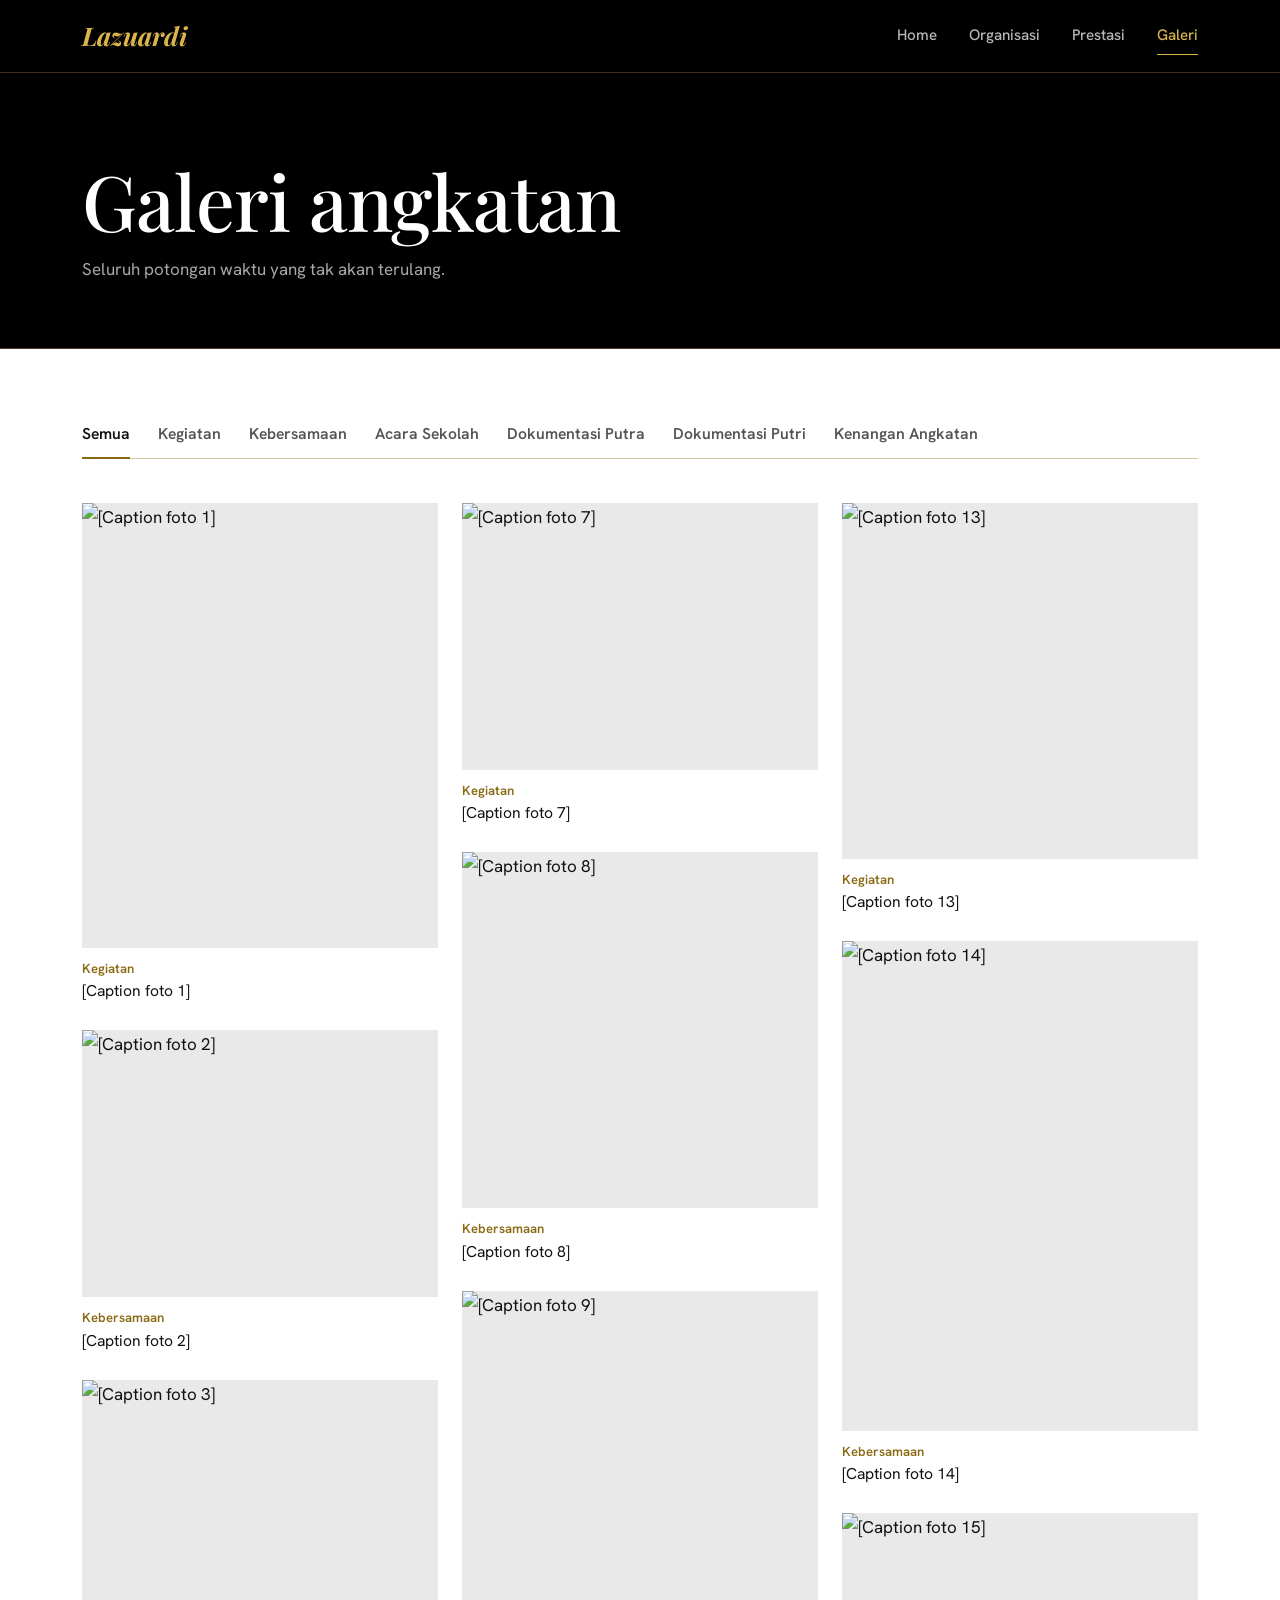
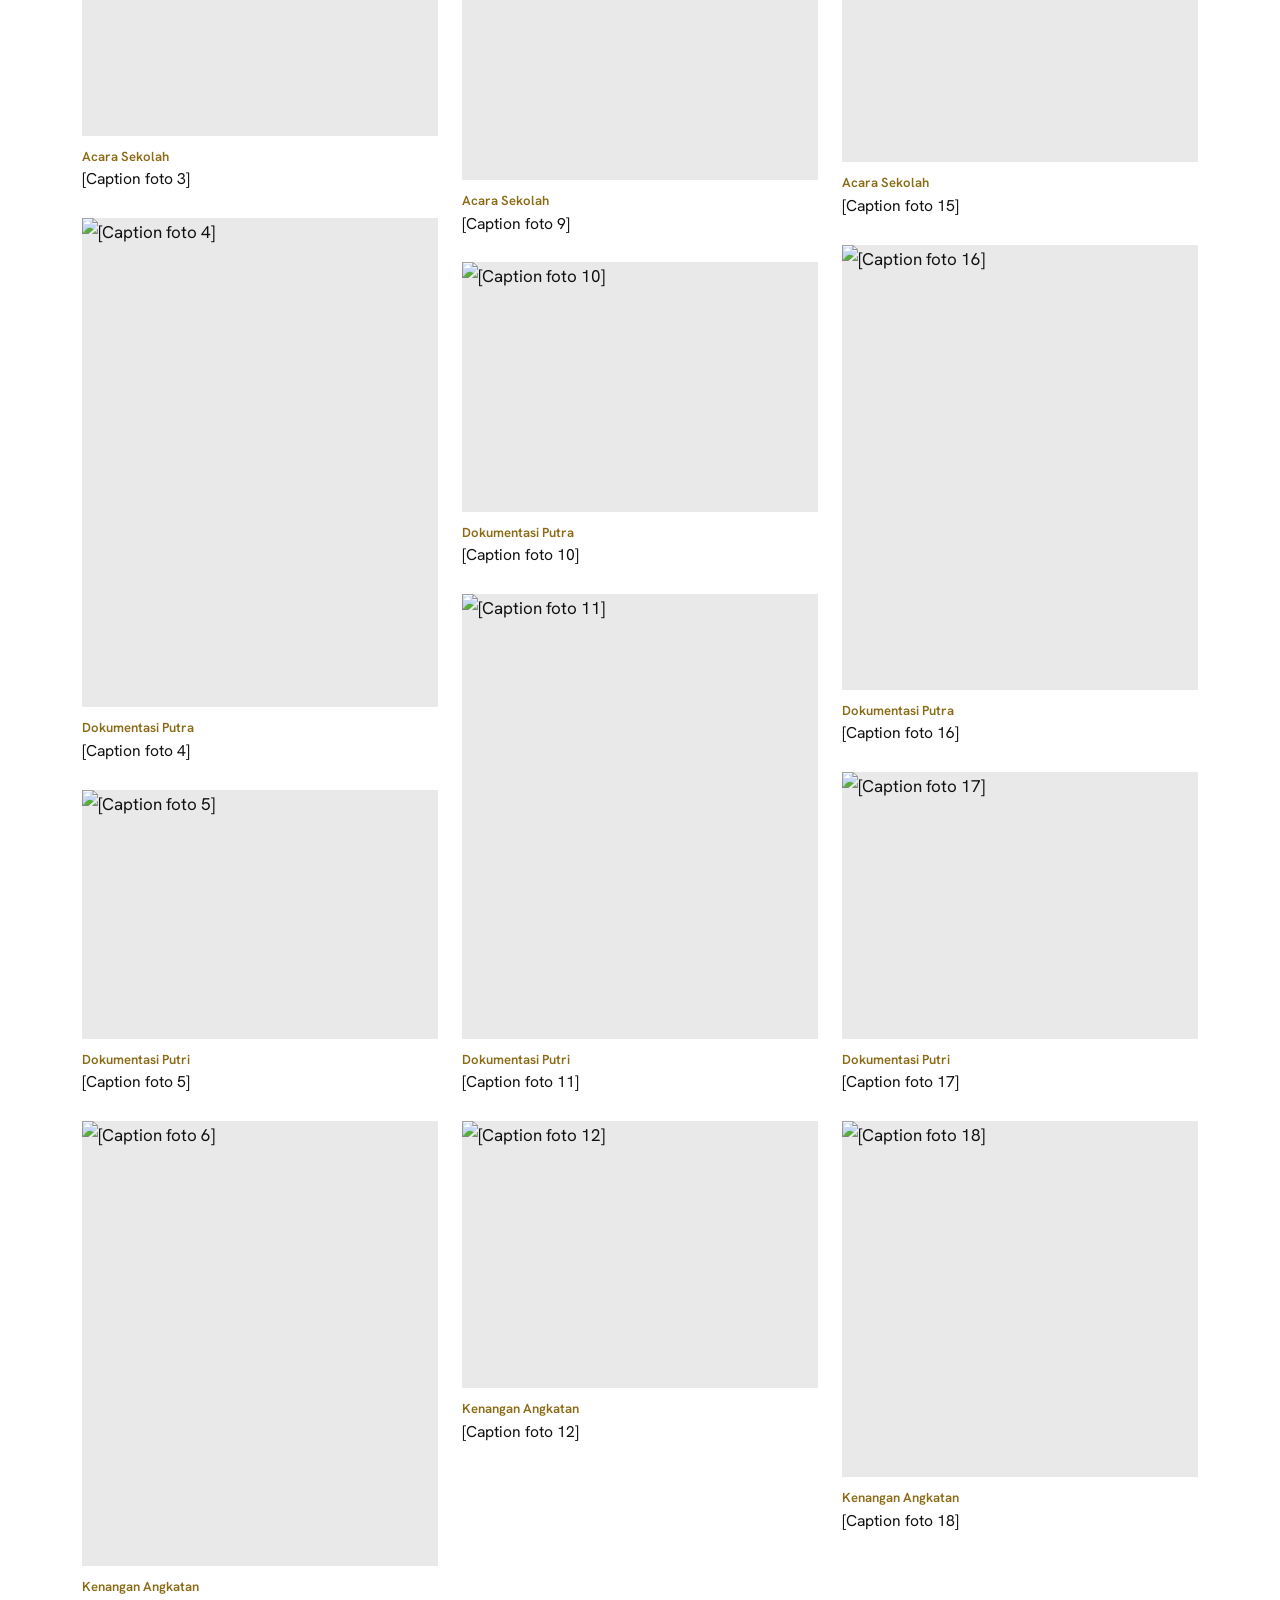
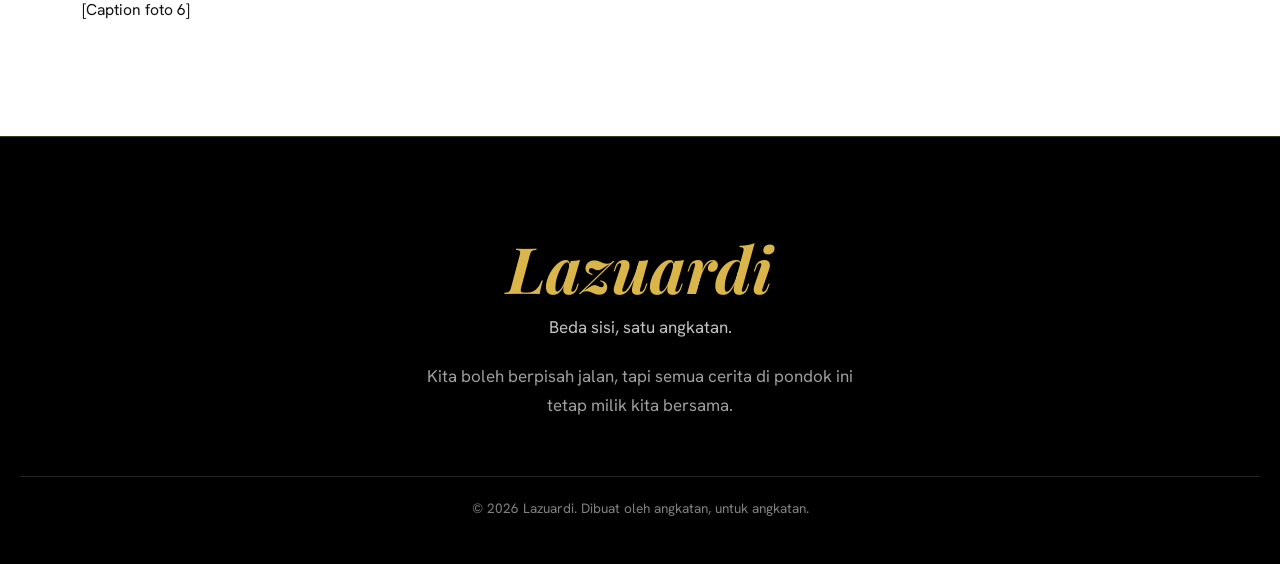
==== galeri.html @ 4d90f76a "push" ====
<!doctype html>
<html lang="id"><head><meta charset="UTF-8"><meta name="viewport" content="width=device-width,initial-scale=1"><meta name="theme-color" content="#000000"><title>Website Angkatan</title>
<link rel="preconnect" href="https://fonts.googleapis.com"><link rel="preconnect" href="https://fonts.gstatic.com" crossorigin>
<link href="https://fonts.googleapis.com/css2?family=Hanken+Grotesk:wght@400;500;600;700&family=Playfair+Display:ital,wght@0,500;0,600;1,600;1,700&display=swap" rel="stylesheet">
<link rel="stylesheet" href="css/style.css"></head>
<body data-page="galeri"><main>
<section class="phead tint"><div class="wrap"><h1>Galeri angkatan</h1><p class="intro">Seluruh potongan waktu yang tak akan terulang.</p></div></section>
<section class="sec light"><div class="wrap"><div class="chips" id="gChips"></div><div class="masonry" id="gGrid"></div></div></section>
</main>
<script src="js/data/img.js"></script><script src="js/data/angkatan.js"></script><script src="js/data/waliKelas.js"></script><script src="js/data/osis.js"></script><script src="js/data/santri.js"></script><script src="js/data/santriwati.js"></script><script src="js/data/prestasi.js"></script><script src="js/data/galeri.js"></script><script src="js/common.js"></script><script src="js/galeri.js"></script></body></html>
---- css/style.css ----
/* ==========================================================================
   HITAM, PUTIH, EMAS
   Section putih (.light) dan hitam (.tint) selang-seling.
   Ganti warna emas cukup di :root.
   ========================================================================== */

:root {
  --gold: #d9b54a;        /* emas di atas hitam / foto */
  --gold-deep: #8a6a14;   /* emas di atas putih (kontras cukup untuk teks) */
  --navy: #111;           /* warna teks di atas putih */
  --serif: 'Playfair Display', Georgia, 'Times New Roman', serif;
  --sans: 'Hanken Grotesk', system-ui, -apple-system, 'Segoe UI', sans-serif;
  --nav-h: 72px;
}

/* Tema per section: semua komponen membaca variabel ini */
.tint  { --bg: #000; --fg: #fff;        --mut: rgba(255,255,255,.66); --acc: var(--gold); --line: rgba(217,181,74,.32); }
.light { --bg: #fff; --fg: var(--navy); --mut: #555;                  --acc: var(--gold-deep); --line: rgba(138,106,20,.38); }

*, *::before, *::after { box-sizing: border-box; margin: 0; padding: 0; }

html { scroll-behavior: smooth; background: #000; }

body {
  font-family: var(--sans);
  font-size: 1.0625rem;
  line-height: 1.7;
  background: #fff;
  color: var(--navy);
  -webkit-font-smoothing: antialiased;
}

section { scroll-margin-top: var(--nav-h); }
img { display: block; max-width: 100%; }
button, input, select { font: inherit; color: inherit; }
button { cursor: pointer; border: 0; background: none; }
[hidden] { display: none !important; }

:where(a, button, input, select):focus-visible {
  outline: 2px solid var(--acc, var(--gold-deep));
  outline-offset: 3px;
}

h1, h2, h3, h4 { font-family: var(--serif); color: inherit; }
h2 {
  font-weight: 500;
  font-size: clamp(2.2rem, 5vw, 3.6rem);
  line-height: 1.08;
  letter-spacing: -.01em;
  margin-bottom: clamp(36px, 5vw, 56px);
}

.wrap { width: 100%; max-width: 1180px; margin: 0 auto; padding: 0 clamp(20px, 4vw, 32px); }
.sec  { background: var(--bg); color: var(--fg); padding: clamp(72px, 9vw, 120px) 0; }
.phead + .sec { padding-top: clamp(48px, 6vw, 72px); }
.center { text-align: center; }

/* Label kecil: hanya dipakai untuk judul blok di dalam konten (Filosofi nama, Divisi) */
.eyebrow { font-size: .9rem; font-weight: 600; color: var(--acc); margin-bottom: 8px; line-height: 1.3; }

.btn {
  display: inline-block;
  padding: 14px 30px;
  border: 1px solid var(--fg);
  border-radius: 999px;
  color: var(--fg);
  font-weight: 600;
  font-size: .95rem;
  text-decoration: none;
  transition: background .2s, color .2s, border-color .2s;
}
.btn.solid { background: var(--fg); color: var(--bg); }
.btn:hover, .btn.solid:hover { background: var(--acc); border-color: var(--acc); color: var(--bg); }

/* ==========================================================================
   Navbar
   ========================================================================== */

#nav {
  position: fixed; inset: 0 0 auto; z-index: 40;
  color: #fff;
  border-bottom: 1px solid transparent;
  transition: background .3s, border-color .3s, color .3s;
}
#nav.solid, #nav.open { background: #000; border-bottom-color: rgba(217,181,74,.28); }

.bar { height: var(--nav-h); display: flex; align-items: center; justify-content: space-between; }

.brand {
  font-family: var(--serif);
  font-style: italic;
  font-weight: 700;
  font-size: 1.6rem;
  color: var(--gold);
  text-decoration: none;
  transition: color .3s;
}

#menu { display: flex; gap: 32px; }
#menu a {
  color: rgba(255,255,255,.72);
  text-decoration: none;
  font-size: .95rem;
  font-weight: 500;
  padding: 6px 0;
  border-bottom: 1px solid transparent;
  transition: color .2s;
}
#menu a:hover { color: #fff; }
#menu a.on { color: var(--gold); border-bottom-color: var(--gold); }

#burger { display: none; font-size: 1.7rem; line-height: 1; padding: 6px; }

/* ==========================================================================
   Hero
   ========================================================================== */

.hero {
  position: relative;
  display: flex;
  min-height: 100vh; min-height: 100svh;
  background: #000;
  color: #fff;
  overflow: hidden;
}
#slides { position: absolute; inset: 0; }
#slides img {
  position: absolute; inset: 0;
  width: 100%; height: 100%;
  object-fit: cover;
  opacity: 0;
  transform: scale(1.14);
  transition: opacity 1.2s ease, transform 9s ease-out;
}
#slides img.on { opacity: 1; transform: scale(1); }
.shade { z-index: 1;
  position: absolute; inset: 0;
  background: linear-gradient(180deg, rgba(0,0,0,.7) 0%, rgba(0,0,0,.76) 60%, rgba(0,0,0,.94) 100%);
}

.hero-txt {
  position: relative; z-index: 2;
  width: 100%;
  margin: auto;
  padding: 120px 20px 120px;
  display: flex; flex-direction: column; align-items: center;
  text-align: center;
}

.badge {
  display: inline-flex; align-items: center; gap: 8px;
  padding: 6px 15px;
  border: 1px solid rgba(217,181,74,.45);
  background: rgba(217,181,74,.1);
  border-radius: 999px;
  color: var(--gold);
  font-size: .7rem; font-weight: 700;
  letter-spacing: .13em; text-transform: uppercase;
  max-width: 100%; text-align: center; line-height: 1.4;
}
.badge::before { content: ""; width: 5px; height: 5px; border-radius: 50%; background: var(--gold); }

.hero h1 {
  font-style: italic; font-weight: 700;
  font-size: clamp(3.6rem, 11vw, 7.6rem);
  line-height: 1.06;
  letter-spacing: -.01em;
  color: var(--gold);
  margin: .2em 0 .18em;
}

.tag {
  max-width: 36ch;
  color: rgba(255,255,255,.74);
  font-size: clamp(.92rem, 1.6vw, 1.05rem);
  line-height: 1.7;
}

.social { display: flex; gap: 12px; margin-top: 30px; }
.social a {
  display: grid; place-items: center;
  width: 40px; height: 40px;
  border: 1px solid rgba(255,255,255,.3);
  border-radius: 50%;
  color: #fff;
  transition: color .2s, border-color .2s;
}
.social a:hover { color: var(--gold); border-color: var(--gold); }
.social svg { width: 17px; height: 17px; }

.hstats {
  display: grid; grid-template-columns: repeat(3, minmax(0, 1fr));
  width: min(520px, 100%);
  margin-top: 48px;
  border-top: 1px solid rgba(255,255,255,.16);
  border-bottom: 1px solid rgba(255,255,255,.16);
}
.hstats div { padding: 18px 8px; }
.hstats div + div { border-left: 1px solid rgba(255,255,255,.16); }
.hstats b {
  display: block;
  font-family: var(--serif); font-weight: 600;
  font-size: clamp(1.4rem, 3vw, 1.8rem); line-height: 1.1;
  color: var(--gold);
}
.hstats span {
  display: block; margin-top: 6px;
  font-size: .7rem; letter-spacing: .14em; text-transform: uppercase;
  color: rgba(255,255,255,.62);
}

.scroll {
  position: absolute; bottom: 22px; left: 50%; transform: translateX(-50%); z-index: 2;
  display: flex; flex-direction: column; align-items: center; gap: 10px;
  color: rgba(255,255,255,.55);
  font-size: .68rem; letter-spacing: .2em; text-transform: uppercase;
  text-decoration: none;
}
.scroll::after { content: ""; width: 1px; height: 28px; background: rgba(255,255,255,.4); }

.dots { position: absolute; right: clamp(16px, 3vw, 32px); bottom: 24px; z-index: 3; display: flex; }
.dots button { position: relative; width: 30px; height: 24px; }
.dots button::before {
  content: ""; position: absolute; left: 3px; right: 3px; top: 11px; height: 2px;
  background: rgba(255,255,255,.35);
  transition: background .3s;
}
.dots button.on::before { background: var(--gold); }

/* Satu momen animasi: pembukaan hero */
@keyframes rise { from { opacity: 0; transform: translateY(16px); } to { opacity: 1; transform: none; } }
.hero-txt > * { animation: rise 1s cubic-bezier(.2,.7,.2,1) both; }
.hero-txt > :nth-child(2) { animation-delay: .12s; }
.hero-txt > :nth-child(3) { animation-delay: .26s; }
.hero-txt > :nth-child(4) { animation-delay: .38s; }
.hero-txt > :nth-child(5) { animation-delay: .5s; }

/* ==========================================================================
   Gerak
   ========================================================================== */

#progress { position: fixed; top: 0; left: 0; z-index: 60; width: 100%; height: 2px; background: var(--gold); transform-origin: left; transform: scaleX(0); }

#dust { position: absolute; inset: 0; z-index: 1; width: 100%; height: 100%; pointer-events: none; }

/* Judul hero: huruf muncul satu per satu, lalu bernapas */
.hero-txt > h1 { animation: glow 6s ease-in-out 2.2s infinite; }
.ch { display: inline-block; white-space: pre; animation: letter 1.1s cubic-bezier(.2,.7,.2,1) both; animation-delay: calc(.3s + var(--i) * .07s); }
@keyframes letter { from { opacity: 0; transform: translateY(.5em) rotate(5deg); filter: blur(8px); } to { opacity: 1; transform: none; filter: none; } }
@keyframes glow { 0%, 100% { text-shadow: 0 0 30px rgba(217,181,74,.12); } 50% { text-shadow: 0 0 70px rgba(217,181,74,.5); } }
@keyframes pulse { 0% { box-shadow: 0 0 0 0 rgba(217,181,74,.55); } 70%, 100% { box-shadow: 0 0 0 12px rgba(217,181,74,0); } }

/* Pita emas berjalan */
.marquee { background: var(--gold); color: #000; overflow: hidden; white-space: nowrap; padding: 16px 0; }
.marquee .track { display: inline-flex; animation: slide 42s linear infinite; will-change: transform; }
.marquee:hover .track { animation-play-state: paused; }
.marquee span { display: inline-flex; align-items: center; gap: 48px; padding-right: 48px; font-family: var(--serif); font-style: italic; font-weight: 700; font-size: clamp(1.4rem, 3vw, 2.1rem); line-height: 1.2; }
.marquee span::after { content: ""; width: 9px; height: 9px; background: #000; transform: rotate(45deg); }
@keyframes slide { to { transform: translateX(-50%); } }

/* Muncul saat di-scroll: teks naik, foto dibuka seperti tirai */
.js .rv { opacity: 0; transform: translateY(28px); transition: opacity .9s cubic-bezier(.2,.7,.2,1), transform .9s cubic-bezier(.2,.7,.2,1); }
.js .rv.in { opacity: 1; transform: none; }
.js .about-img.rv { opacity: 1; transform: none; }
.js .about-img.rv img { clip-path: inset(0 0 100% 0); transition: clip-path 1.2s cubic-bezier(.7,0,.2,1); }
.js .about-img.rv img:last-child { transition-delay: .3s; }
.js .about-img.rv.in img { clip-path: inset(0); }
.js .about-img.rv::before { opacity: 0; transition: opacity 1s .9s; }
.js .about-img.rv.in::before { opacity: 1; }
.timeline > div:nth-child(2) { transition-delay: .12s; }
.timeline > div:nth-child(3) { transition-delay: .24s; }
.timeline > div:nth-child(4) { transition-delay: .36s; }
.lb.on figure { animation: pop .4s cubic-bezier(.2,.7,.2,1); }
@keyframes pop { from { opacity: 0; transform: scale(.96); } to { opacity: 1; transform: none; } }

/* ==========================================================================
   Tentang
   ========================================================================== */

.about {
  display: grid;
  grid-template-columns: 5fr 6fr;
  gap: clamp(40px, 7vw, 96px);
  align-items: center;
}

.about-img { position: relative; padding: 0 0 72px; }
.about-img::before {            /* bingkai emas bergeser di belakang foto */
  content: "";
  position: absolute; left: 0; top: 24px;
  width: 82%; aspect-ratio: 4 / 5;
  border: 1px solid var(--acc);
}
.about-img img { position: relative; object-fit: cover; background: #e9e9e9; }
.about-img img:first-child { width: 82%; margin-left: 24px; aspect-ratio: 4 / 5; }
.about-img img:last-child {
  position: absolute; right: 0; bottom: 0;
  width: 52%; aspect-ratio: 4 / 3;
  border: 8px solid #fff;
}

#cerita p { color: var(--mut); max-width: 58ch; margin-bottom: 1.1rem; line-height: 1.8; }

/* Perjalanan: ini memang urutan waktu, jadi dibuat garis waktu */
.timeline { display: grid; grid-template-columns: repeat(4, 1fr); gap: 40px; }
.timeline > div { position: relative; padding-top: 28px; }
.timeline > div::after {
  content: ""; position: absolute; top: 0; left: 0; right: 0; height: 1px; background: var(--line);
  transform-origin: left; transform: scaleX(0); transition: transform 1.1s cubic-bezier(.6,0,.2,1) .15s;
}
.timeline > div.in::after { transform: scaleX(1); }
.timeline > div::before {
  content: ""; position: absolute; top: -5px; left: 0;
  width: 9px; height: 9px; border-radius: 50%; background: var(--acc);
  animation: pulse 2.8s ease-out infinite;
}
.timeline b { display: block; font-family: var(--serif); font-weight: 500; font-size: 2.4rem; line-height: 1; color: var(--acc); }
.timeline h4 { font-family: var(--sans); font-weight: 600; font-size: 1.05rem; margin: 16px 0 6px; }
.timeline p { color: var(--mut); font-size: .95rem; line-height: 1.65; max-width: 30ch; }


/* ==========================================================================
   Kartu orang: wali kelas, anggota, prestasi (tanpa kotak, foto yang bicara)
   ========================================================================== */

.grid3 { display: grid; grid-template-columns: repeat(3, 1fr); gap: 56px 40px; }
.grid6 { display: grid; grid-template-columns: repeat(auto-fill, minmax(170px, 1fr)); gap: 36px 20px; }

.card .ph { position: relative; overflow: hidden; background: #e9e9e9; }
.card .ph img { width: 100%; aspect-ratio: 4 / 5; object-fit: cover; transition: transform .8s cubic-bezier(.2,.7,.2,1), filter .35s; }
.card:hover .ph img { transform: scale(1.05); }
.card h3 { font-size: 1.5rem; font-weight: 600; line-height: 1.2; margin-top: 18px; }
.card small { display: block; color: var(--acc); font-weight: 600; font-size: .92rem; margin: 4px 0 10px; }
.card p { color: var(--mut); font-size: .98rem; line-height: 1.7; max-width: 42ch; }

/* Anggota: hitam-putih, berwarna saat disentuh */
.mem .ph { aspect-ratio: 3 / 4; background: #1a1a1a; }
.mem .ph img { aspect-ratio: auto; height: 100%; filter: grayscale(1) contrast(1.05); }
.mem:hover .ph img { filter: none; }
.mem h3 { font-family: var(--sans); font-size: .98rem; font-weight: 600; margin-top: 12px; }
.mem small { font-size: .85rem; font-weight: 500; margin: 2px 0 0; }
@media (hover: none) { .mem .ph img { filter: none; } }

.pc { height: 100%; }
.pc .ph img { aspect-ratio: 4 / 3; }
.pc .cat { position: absolute; left: 0; bottom: 0; padding: 5px 12px; background: #000; color: var(--gold); font-size: .8rem; font-weight: 600; }
.pc .in { padding-top: 20px; }
.pc .yr { font-family: var(--serif); font-size: 1.3rem; color: var(--acc); line-height: 1; }
.pc h3 { margin-top: 8px; }
.pc small { color: var(--mut); font-weight: 500; }

/* Filter: tab bergaris, bukan pil */
.tabs { display: flex; gap: 28px; }
.chips { display: flex; flex-wrap: wrap; gap: 8px 28px; margin-bottom: 44px; border-bottom: 1px solid var(--line); }
.tabs button, .chips button {
  padding: 0 0 10px;
  color: var(--mut); font-weight: 600; font-size: .98rem;
  border-bottom: 2px solid transparent;
  transition: color .2s, border-color .2s;
}
.chips button { margin-bottom: -1px; }
.tabs button:hover, .chips button:hover { color: var(--fg); }
.tabs button.on, .chips button.on { color: var(--fg); border-bottom-color: var(--acc); }

.tools { display: flex; justify-content: space-between; align-items: flex-end; flex-wrap: wrap; gap: 24px; margin-bottom: 28px; }
.find { display: flex; gap: 20px; }
.find input, .find select {
  background: transparent; border: 0; border-radius: 0;
  border-bottom: 1px solid var(--line);
  padding: 8px 2px; font-size: .95rem; outline: 0;
}
.find input { width: 220px; }
.find input::placeholder { color: var(--mut); }
.find input:focus, .find select:focus { border-bottom-color: var(--acc); }
.find option { background: #000; color: #fff; }
.count { color: var(--mut); font-size: .9rem; margin-bottom: 28px; }

.empty { grid-column: 1 / -1; padding: 64px 20px; text-align: center; border: 1px dashed var(--line); }
.empty h3 { font-size: 1.5rem; font-weight: 500; }
.empty p { color: var(--mut); margin-top: 6px; }

/* ==========================================================================
   Organisasi
   ========================================================================== */

.pick { display: grid; grid-template-columns: 1fr 1fr; gap: 28px; max-width: 920px; margin: 0 auto; }
.pk { position: relative; display: block; width: 100%; padding: 0; overflow: hidden; background: #000; text-align: left; }
.pk img { width: 100%; aspect-ratio: 4 / 5; object-fit: cover; filter: grayscale(1) brightness(.8); transition: filter .5s; }
.pk:hover img { filter: none; }
.pk::after { content: ""; position: absolute; inset: 45% 0 0; background: linear-gradient(transparent, rgba(0,0,0,.9)); pointer-events: none; }
.pk-ov { position: absolute; z-index: 2; inset: auto 24px 24px; display: flex; align-items: baseline; justify-content: space-between; gap: 16px; color: #fff; }
.pk-ov h3 { font-size: clamp(1.8rem, 4vw, 2.6rem); font-weight: 500; }
.pk-ov span { color: var(--gold); font-size: .95rem; font-weight: 600; }
@media (hover: none) { .pk img { filter: brightness(.85); } }

.back { margin-bottom: 28px; padding-bottom: 2px; color: var(--acc); font-weight: 600; border-bottom: 1px solid var(--line); }
#detail h2 { margin-bottom: 12px; }
.dd { max-width: 52ch; margin: 0 auto 56px; color: var(--mut); text-align: center; }

.org { max-width: 1040px; margin: 0 auto; }
.org .row { display: flex; flex-wrap: wrap; justify-content: center; gap: 28px 24px; }
.org .line { width: 1px; height: 36px; margin: 14px auto; background: var(--acc); }
.n { width: 168px; text-align: center; }
.n.big { width: 196px; }
.n img { width: 100%; aspect-ratio: 4 / 5; object-fit: cover; filter: grayscale(1); transition: filter .35s; }
.n:hover img { filter: none; }
.n h4 { margin-top: 12px; font-size: 1.05rem; font-weight: 600; line-height: 1.25; }
.n small { display: block; margin-top: 2px; color: var(--acc); font-size: .85rem; font-weight: 500; }
.org .div { margin-top: 14px; padding: 28px 20px 36px; border: 1px solid var(--line); }
.org .div .eyebrow { text-align: center; margin-bottom: 24px; }
@media (hover: none) { .n img { filter: none; } }

/* ==========================================================================
   Galeri + lightbox
   ========================================================================== */

.masonry { columns: 3; column-gap: 24px; }
.g { display: block; width: 100%; margin: 0 0 28px; padding: 0; text-align: left; break-inside: avoid; cursor: zoom-in; color: var(--fg); }
.gi { display: block; overflow: hidden; background: #e9e9e9; }
.g img { width: 100%; object-fit: cover; transition: transform .9s cubic-bezier(.2,.7,.2,1); }
.g:hover .gi img { transform: scale(1.06); }
.g .ov { display: block; padding-top: 10px; }
.ov small { display: block; color: var(--acc); font-size: .82rem; font-weight: 600; }
.ov span { display: block; font-size: .98rem; line-height: 1.4; }
.g:hover .ov span { text-decoration: underline; text-decoration-color: var(--acc); text-underline-offset: 4px; }
.sec .center { margin-top: 48px; }

.lb { position: fixed; inset: 0; z-index: 60; display: none; align-items: center; justify-content: center; padding: 20px; background: rgba(0,0,0,.96); color: #fff; }
.lb.on { display: flex; }
.lb figure { max-width: 900px; text-align: center; }
.lb img { max-height: 78vh; margin: 0 auto; object-fit: contain; }
.lb figcaption { margin-top: 14px; font-size: 1.05rem; }
.lb figcaption small { display: block; margin-top: 4px; color: var(--gold); font-size: .85rem; }
#lbX { position: absolute; top: 20px; right: 24px; font-size: 1.8rem; line-height: 1; color: #fff; }
.arrow {
  position: absolute; top: 50%; transform: translateY(-50%); z-index: 3;
  width: 48px; height: 48px; border: 1px solid rgba(255,255,255,.3); border-radius: 50%;
  color: #fff; font-size: 1.6rem; line-height: 1;
  transition: border-color .2s, color .2s;
}
.arrow:hover { border-color: var(--gold); color: var(--gold); }
.arrow.l { left: 24px; }
.arrow.r { right: 24px; }

/* ==========================================================================
   Judul sub-halaman & footer
   ========================================================================== */

.phead {
  background: var(--bg); color: var(--fg);
  padding: calc(var(--nav-h) + clamp(48px, 8vw, 88px)) 0 clamp(40px, 6vw, 64px);
  border-bottom: 1px solid var(--line);
}
.phead h1 { font-weight: 500; font-size: clamp(2.6rem, 6.5vw, 4.8rem); line-height: 1.05; letter-spacing: -.01em; }
.phead .intro { margin-top: 14px; color: var(--mut); }

footer { background: #000; color: #fff; text-align: center; padding: 96px 20px 44px; border-top: 1px solid rgba(217,181,74,.3); }
footer h3 { font-style: italic; font-weight: 700; font-size: clamp(2.4rem, 6vw, 4rem); line-height: 1.1; color: var(--gold); }
.tag2 { margin-top: 10px; color: rgba(255,255,255,.76); }
.close { max-width: 46ch; margin: 20px auto 0; color: rgba(255,255,255,.62); line-height: 1.7; }
.copy { margin-top: 56px; padding-top: 20px; border-top: 1px solid rgba(255,255,255,.14); font-size: .85rem; color: rgba(255,255,255,.5); }

/* ==========================================================================
   Responsif
   ========================================================================== */

@media (max-width: 1100px) {
  .grid3 { gap: 48px 28px; }
}

@media (max-width: 860px) {
  .grid3 { grid-template-columns: repeat(2, 1fr); }
  .masonry { columns: 2; }
  .timeline { grid-template-columns: repeat(2, 1fr); gap: 48px 32px; }
  .about { grid-template-columns: 1fr; }
  .about-img { max-width: 440px; }

  #burger { display: block; }
  #menu {
    display: none;
    position: absolute; top: var(--nav-h); left: 0; right: 0;
    flex-direction: column; gap: 0;
    padding: 4px 20px 16px;
    background: #000;
    border-bottom: 1px solid rgba(217,181,74,.28);
  }
  #nav.open #menu { display: flex; }
  #menu a { padding: 14px 0; border-bottom: 1px solid rgba(255,255,255,.12); }
  #menu a.on { border-bottom-color: var(--gold); }
  .arrow { width: 40px; height: 40px; }
  .arrow.l { left: 10px; }
  .arrow.r { right: 10px; }
}

@media (max-width: 560px) {
  .grid3, .pick { grid-template-columns: 1fr; }
  .grid6 { grid-template-columns: repeat(2, 1fr); gap: 28px 12px; }
  .masonry { columns: 1; }
  .timeline { grid-template-columns: 1fr; }
  .n { width: 140px; }
  .n.big { width: 160px; }
  .find { width: 100%; }
  .find input { flex: 1; width: auto; min-width: 0; }
  .find select { max-width: 42%; min-width: 0; }
  .hstats div { padding: 14px 4px; }
  .dots { right: 8px; }
}

@media (prefers-reduced-motion: reduce) {
  html { scroll-behavior: auto; }
  *, *::before, *::after { animation: none !important; transition-duration: .01ms !important; }
  .js .rv, .js .about-img.rv img { opacity: 1; transform: none; clip-path: none; }
  .timeline > div::after { transform: none; }
}
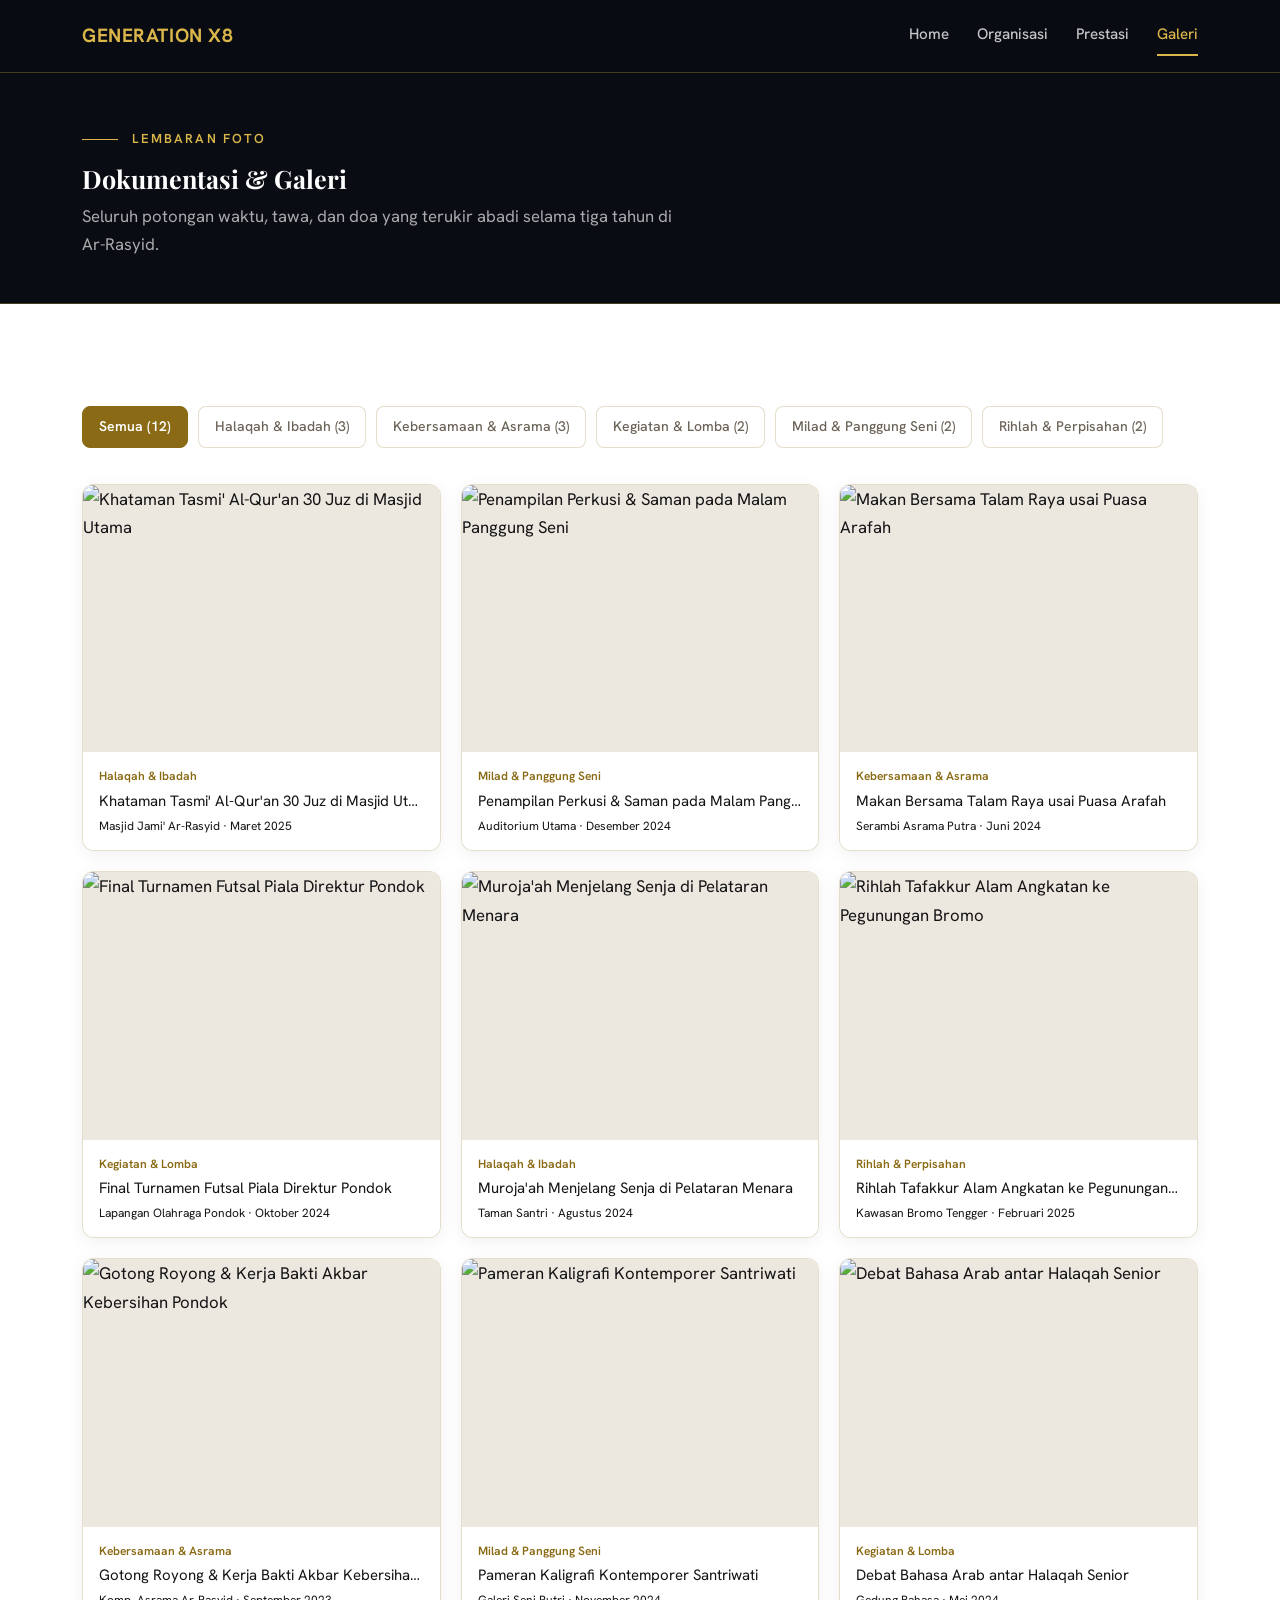
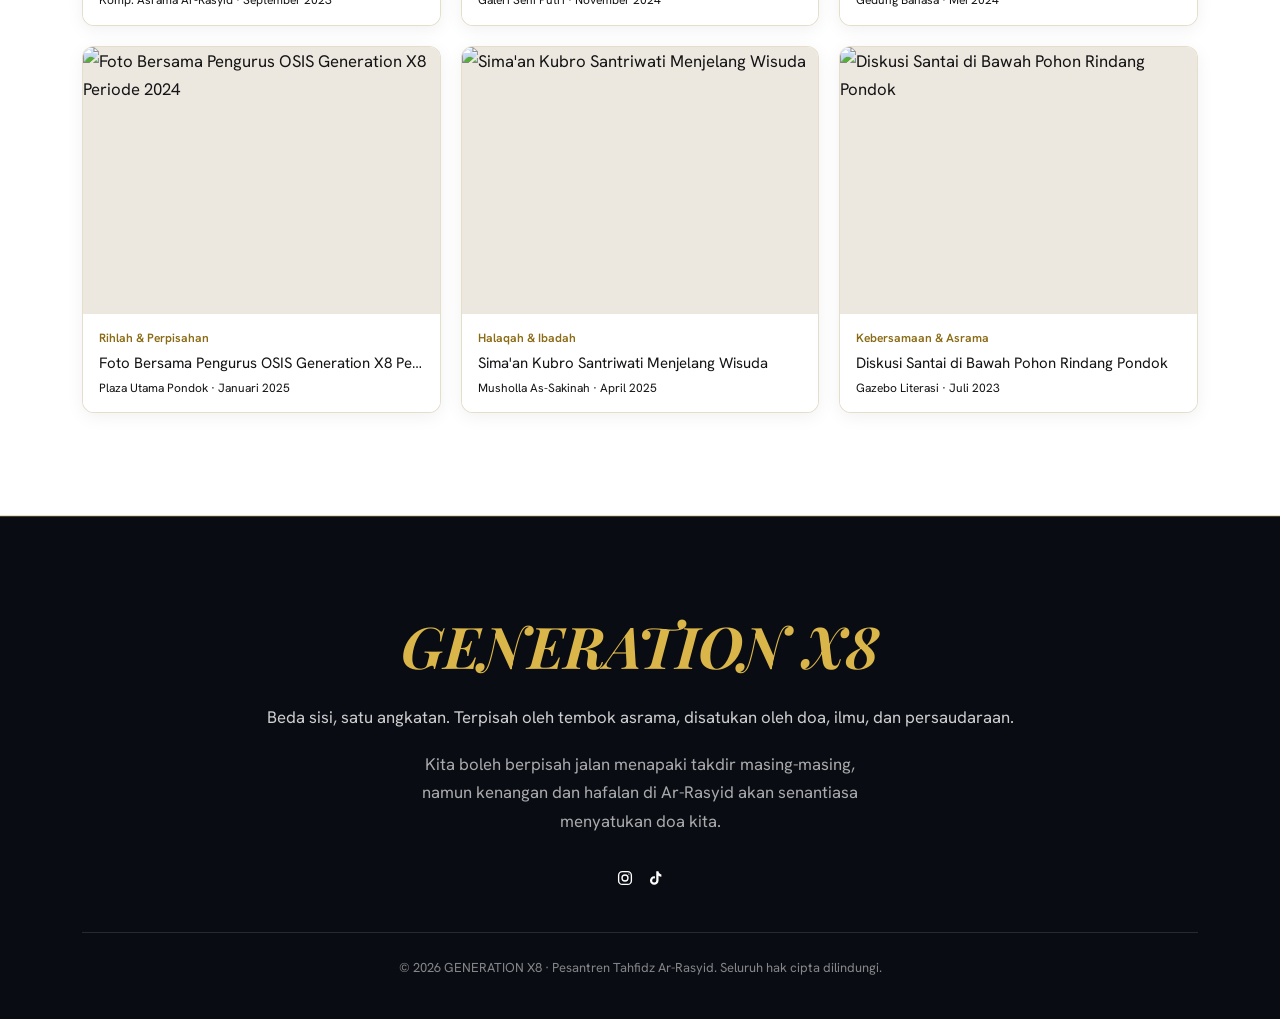
==== commit 42a9b580: "Push" ====
--- a/galeri.html
+++ b/galeri.html
@@ -1,10 +1,51 @@
 <!doctype html>
-<html lang="id"><head><meta charset="UTF-8"><meta name="viewport" content="width=device-width,initial-scale=1"><meta name="theme-color" content="#000000"><title>Website Angkatan</title>
-<link rel="preconnect" href="https://fonts.googleapis.com"><link rel="preconnect" href="https://fonts.gstatic.com" crossorigin>
-<link href="https://fonts.googleapis.com/css2?family=Hanken+Grotesk:wght@400;500;600;700&family=Playfair+Display:ital,wght@0,500;0,600;1,600;1,700&display=swap" rel="stylesheet">
-<link rel="stylesheet" href="css/style.css"></head>
-<body data-page="galeri"><main>
-<section class="phead tint"><div class="wrap"><h1>Galeri angkatan</h1><p class="intro">Seluruh potongan waktu yang tak akan terulang.</p></div></section>
-<section class="sec light"><div class="wrap"><div class="chips" id="gChips"></div><div class="masonry" id="gGrid"></div></div></section>
+<html lang="id">
+<head>
+  <meta charset="UTF-8">
+  <meta name="viewport" content="width=device-width, initial-scale=1">
+  <meta name="theme-color" content="#090c12">
+  <title>Galeri Dokumentasi · GENERATION X8</title>
+  <link rel="preconnect" href="https://fonts.googleapis.com">
+  <link rel="preconnect" href="https://fonts.gstatic.com" crossorigin>
+  <link href="https://fonts.googleapis.com/css2?family=Hanken+Grotesk:wght@400;500;600&family=Outfit:wght@300;400;500;600;700&family=Bebas+Neue&family=Playfair+Display:ital,wght@0,500;0,600;1,500;1,600&display=swap" rel="stylesheet">
+  <link rel="stylesheet" href="css/style.css">
+</head>
+<body data-page="galeri">
+<main>
+
+  <!-- Page Header -->
+  <section class="phead tint">
+    <div class="wrap">
+      <span class="sub-badge">Lembaran Foto</span>
+      <h1>Dokumentasi &amp; Galeri</h1>
+      <p class="intro">Seluruh potongan waktu, tawa, dan doa yang terukir abadi selama tiga tahun di Ar-Rasyid.</p>
+    </div>
+  </section>
+
+  <!-- Galeri Section -->
+  <section class="sec light">
+    <div class="wrap">
+
+      <!-- Category Filter Chips -->
+      <div class="chips" id="gChips" role="tablist" aria-label="Filter Kategori Galeri"></div>
+
+      <!-- Gallery Grid -->
+      <div class="grid-gallery" id="gGrid"></div>
+
+    </div>
+  </section>
+
 </main>
-<script src="js/data/img.js"></script><script src="js/data/angkatan.js"></script><script src="js/data/waliKelas.js"></script><script src="js/data/osis.js"></script><script src="js/data/santri.js"></script><script src="js/data/santriwati.js"></script><script src="js/data/prestasi.js"></script><script src="js/data/galeri.js"></script><script src="js/common.js"></script><script src="js/galeri.js"></script></body></html>
+
+<script src="js/data/img.js"></script>
+<script src="js/data/angkatan.js"></script>
+<script src="js/data/waliKelas.js"></script>
+<script src="js/data/osis.js"></script>
+<script src="js/data/santri.js"></script>
+<script src="js/data/santriwati.js"></script>
+<script src="js/data/prestasi.js"></script>
+<script src="js/data/galeri.js"></script>
+<script src="js/common.js"></script>
+<script src="js/galeri.js"></script>
+</body>
+</html>
--- a/css/style.css
+++ b/css/style.css
@@ -1,514 +1,2560 @@
 /* ==========================================================================
-   HITAM, PUTIH, EMAS
-   Section putih (.light) dan hitam (.tint) selang-seling.
-   Ganti warna emas cukup di :root.
+   GENERATION X8 - HITAM, PUTIH, EMAS (INTERACTIVE & UNSLOPPED)
+   Header sinematik gelap dengan debu emas, selang-seling section terang (.light)
+   dan gelap (.tint) yang seimbang, elegan, dan nyaman dilihat.
    ========================================================================== */
 
 :root {
   --gold: #d9b54a;        /* emas di atas hitam / foto */
-  --gold-deep: #8a6a14;   /* emas di atas putih (kontras cukup untuk teks) */
-  --navy: #111;           /* warna teks di atas putih */
+  --gold-deep: #8a6a14;   /* emas di atas putih (kontras tinggi untuk teks) */
+  --navy: #141416;        /* warna teks tajam di atas putih */
   --serif: 'Playfair Display', Georgia, 'Times New Roman', serif;
-  --sans: 'Hanken Grotesk', system-ui, -apple-system, 'Segoe UI', sans-serif;
+  --title: 'Bebas Neue', 'Outfit', Impact, sans-serif;
+  --display: 'Outfit', 'Hanken Grotesk', system-ui, sans-serif;
+  --sans: 'Hanken Grotesk', system-ui, -apple-system, BlinkMacSystemFont, 'Segoe UI', Roboto, sans-serif;
   --nav-h: 72px;
-}
-
-/* Tema per section: semua komponen membaca variabel ini */
-.tint  { --bg: #000; --fg: #fff;        --mut: rgba(255,255,255,.66); --acc: var(--gold); --line: rgba(217,181,74,.32); }
-.light { --bg: #fff; --fg: var(--navy); --mut: #555;                  --acc: var(--gold-deep); --line: rgba(138,106,20,.38); }
-
-*, *::before, *::after { box-sizing: border-box; margin: 0; padding: 0; }
-
-html { scroll-behavior: smooth; background: #000; }
+
+  /* Geometri & Radius */
+  --radius-xs: 4px;
+  --radius-sm: 8px;
+  --radius-md: 12px;
+  --radius-lg: 16px;
+  --radius-xl: 20px;
+
+  --ease-out: cubic-bezier(0.16, 1, 0.3, 1);
+  --duration-quick: 180ms;
+  --duration-normal: 280ms;
+}
+
+/* Tema per section */
+.tint {
+  --bg: #090c12;
+  --bg-card: #121622;
+  --bg-card-hover: #192030;
+  --bg-raised: #1f273b;
+  --fg: #ffffff;
+  --fg-sec: #aeb8c9;
+  --mut: rgba(255, 255, 255, 0.65);
+  --acc: var(--gold);
+  --line: rgba(217, 181, 74, 0.28);
+  --input-bg: #121622;
+  --shadow: 0 4px 20px rgba(0, 0, 0, 0.4);
+}
+
+.light {
+  --bg: #ffffff;
+  --bg-card: #ffffff;
+  --bg-card-hover: #faf8f5;
+  --bg-raised: #f4efe6;
+  --fg: var(--navy);
+  --fg-sec: #4e483f;
+  --mut: #6b6357;
+  --acc: var(--gold-deep);
+  --line: rgba(138, 106, 20, 0.22);
+  --input-bg: #ffffff;
+  --shadow: 0 4px 18px rgba(20, 20, 22, 0.06);
+}
+
+/* ==========================================================================
+   Reset & Dasar
+   ========================================================================== */
+
+*, *::before, *::after {
+  box-sizing: border-box;
+  margin: 0;
+  padding: 0;
+}
+
+html {
+  scroll-behavior: smooth;
+  background-color: #090c12;
+}
 
 body {
   font-family: var(--sans);
-  font-size: 1.0625rem;
+  font-size: 1.05rem;
   line-height: 1.7;
-  background: #fff;
+  background-color: #ffffff;
   color: var(--navy);
   -webkit-font-smoothing: antialiased;
-}
-
-section { scroll-margin-top: var(--nav-h); }
-img { display: block; max-width: 100%; }
-button, input, select { font: inherit; color: inherit; }
-button { cursor: pointer; border: 0; background: none; }
-[hidden] { display: none !important; }
+  -moz-osx-font-smoothing: grayscale;
+  overflow-x: hidden;
+}
+
+img {
+  display: block;
+  max-width: 100%;
+  height: auto;
+}
+
+a {
+  color: inherit;
+  text-decoration: none;
+}
+
+button, input, select, textarea {
+  font: inherit;
+  color: inherit;
+  border: 0;
+  background: none;
+}
+
+button {
+  cursor: pointer;
+}
+
+[hidden] {
+  display: none !important;
+}
 
 :where(a, button, input, select):focus-visible {
-  outline: 2px solid var(--acc, var(--gold-deep));
+  outline: 2px solid var(--acc, var(--gold));
   outline-offset: 3px;
 }
 
-h1, h2, h3, h4 { font-family: var(--serif); color: inherit; }
+/* Tipografi */
+h1, h2, h3, h4 {
+  font-family: var(--serif);
+  color: inherit;
+  line-height: 1.15;
+}
+
 h2 {
   font-weight: 500;
-  font-size: clamp(2.2rem, 5vw, 3.6rem);
-  line-height: 1.08;
-  letter-spacing: -.01em;
-  margin-bottom: clamp(36px, 5vw, 56px);
-}
-
-.wrap { width: 100%; max-width: 1180px; margin: 0 auto; padding: 0 clamp(20px, 4vw, 32px); }
-.sec  { background: var(--bg); color: var(--fg); padding: clamp(72px, 9vw, 120px) 0; }
-.phead + .sec { padding-top: clamp(48px, 6vw, 72px); }
-.center { text-align: center; }
-
-/* Label kecil: hanya dipakai untuk judul blok di dalam konten (Filosofi nama, Divisi) */
-.eyebrow { font-size: .9rem; font-weight: 600; color: var(--acc); margin-bottom: 8px; line-height: 1.3; }
-
+  font-size: clamp(2.2rem, 4.5vw, 3.4rem);
+  letter-spacing: -0.01em;
+  margin-bottom: clamp(28px, 4vw, 44px);
+}
+
+h3 {
+  font-size: 1.35rem;
+}
+
+.num, [data-to] {
+  font-variant-numeric: tabular-nums;
+}
+
+.wrap {
+  width: 100%;
+  max-width: 1180px;
+  margin: 0 auto;
+  padding: 0 clamp(20px, 4vw, 32px);
+}
+
+.sec {
+  background-color: var(--bg);
+  color: var(--fg);
+  padding: clamp(64px, 8vw, 104px) 0;
+  border-bottom: 1px solid var(--line);
+}
+
+.center {
+  text-align: center;
+}
+
+.eyebrow {
+  font-size: 0.875rem;
+  font-weight: 600;
+  color: var(--acc);
+  margin-bottom: 8px;
+}
+
+/* Tombol */
 .btn {
-  display: inline-block;
-  padding: 14px 30px;
+  display: inline-flex;
+  align-items: center;
+  justify-content: center;
+  gap: 8px;
+  padding: 12px 24px;
   border: 1px solid var(--fg);
-  border-radius: 999px;
+  border-radius: var(--radius-sm);
   color: var(--fg);
   font-weight: 600;
-  font-size: .95rem;
-  text-decoration: none;
-  transition: background .2s, color .2s, border-color .2s;
-}
-.btn.solid { background: var(--fg); color: var(--bg); }
-.btn:hover, .btn.solid:hover { background: var(--acc); border-color: var(--acc); color: var(--bg); }
+  font-size: 0.95rem;
+  transition: all var(--duration-quick) var(--ease-out);
+}
+
+.btn:active {
+  transform: scale(0.98);
+}
+
+.btn.solid {
+  background-color: var(--fg);
+  color: var(--bg);
+}
+
+.btn:hover, .btn.solid:hover {
+  background-color: var(--acc);
+  border-color: var(--acc);
+  color: #ffffff;
+}
 
 /* ==========================================================================
    Navbar
    ========================================================================== */
 
 #nav {
-  position: fixed; inset: 0 0 auto; z-index: 40;
-  color: #fff;
+  position: fixed;
+  inset: 0 0 auto;
+  z-index: 50;
+  color: #ffffff;
+  background: transparent;
   border-bottom: 1px solid transparent;
-  transition: background .3s, border-color .3s, color .3s;
-}
-#nav.solid, #nav.open { background: #000; border-bottom-color: rgba(217,181,74,.28); }
-
-.bar { height: var(--nav-h); display: flex; align-items: center; justify-content: space-between; }
+  transition: background var(--duration-normal), border-color var(--duration-normal);
+}
+
+#nav.solid, #nav.open {
+  background: rgba(9, 12, 18, 0.96);
+  border-bottom-color: rgba(217, 181, 74, 0.28);
+  backdrop-filter: blur(12px);
+}
+
+.bar {
+  height: var(--nav-h);
+  display: flex;
+  align-items: center;
+  justify-content: space-between;
+}
+
+.star-icon {
+  width: 1em;
+  height: 1em;
+  flex: none;
+  fill: currentColor;
+}
+
+.sub-badge {
+  display: inline-flex;
+  align-items: center;
+  gap: 14px;
+  margin-bottom: 14px;
+  font-size: 0.8125rem;
+  font-weight: 600;
+  letter-spacing: 0.16em;
+  text-transform: uppercase;
+  color: var(--acc);
+}
+
+.sub-badge::before {
+  content: "";
+  flex: none;
+  width: 36px;
+  height: 1px;
+  background: currentColor;
+}
 
 .brand {
+  display: inline-flex;
+  align-items: center;
+  gap: 10px;
+  font-family: var(--sans);
+  font-style: normal;
+  font-weight: 700;
+  font-size: 1.2rem;
+  letter-spacing: 0.03em;
+  color: var(--gold);
+  text-decoration: none;
+}
+
+#menu {
+  display: flex;
+  align-items: center;
+  gap: 28px;
+}
+
+#menu a {
+  color: rgba(255, 255, 255, 0.76);
+  font-size: 0.95rem;
+  font-weight: 500;
+  padding: 6px 0;
+  border-bottom: 2px solid transparent;
+  transition: color var(--duration-quick), border-color var(--duration-quick);
+}
+
+#menu a:hover {
+  color: #ffffff;
+}
+
+#menu a.on {
+  color: var(--gold);
+  border-bottom-color: var(--gold);
+}
+
+#burger {
+  display: none;
+  font-size: 1.7rem;
+  line-height: 1;
+  padding: 6px;
+  color: #ffffff;
+}
+
+/* ==========================================================================
+   Hero Sinematik (Header Asli)
+   ========================================================================== */
+
+.hero {
+  position: relative;
+  display: flex;
+  min-height: 100vh;
+  min-height: 100svh;
+  background-color: #090c12;
+  color: #ffffff;
+  overflow: hidden;
+}
+
+#slides {
+  position: absolute;
+  inset: 0;
+}
+
+#slides img {
+  position: absolute;
+  inset: 0;
+  width: 100%;
+  height: 100%;
+  object-fit: cover;
+  opacity: 0;
+  transform: scale(1.12);
+  transition: opacity 1.8s ease-in-out, transform 7s ease-out;
+}
+
+#slides img.on {
+  opacity: 0.85;
+  transform: scale(1);
+}
+
+.shade {
+  position: absolute;
+  inset: 0;
+  z-index: 1;
+  background: radial-gradient(ellipse at 50% 42%, rgba(9, 12, 18, 0.55) 0%, rgba(9, 12, 18, 0) 70%), linear-gradient(180deg, rgba(9, 12, 18, 0.72) 0%, rgba(9, 12, 18, 0.66) 45%, rgba(9, 12, 18, 0.92) 100%);
+}
+
+#dust {
+  position: absolute;
+  inset: 0;
+  z-index: 2;
+  width: 100%;
+  height: 100%;
+  pointer-events: none;
+}
+
+.hero-txt {
+  position: relative;
+  z-index: 3;
+  width: 100%;
+  margin: auto;
+  padding: 120px 20px 160px;
+  display: flex;
+  flex-direction: column;
+  align-items: center;
+  text-align: center;
+}
+
+/* cahaya emas yang bernapas di belakang judul */
+.hero-txt::before {
+  content: "";
+  position: absolute;
+  top: 18%;
+  left: 50%;
+  width: min(900px, 120%);
+  height: 420px;
+  transform: translateX(-50%);
+  background: radial-gradient(ellipse at center, rgba(217, 181, 74, 0.16) 0%, rgba(217, 181, 74, 0) 65%);
+  filter: blur(20px);
+  pointer-events: none;
+  z-index: -1;
+  animation: breathe 6s ease-in-out infinite;
+}
+
+@keyframes breathe {
+  0%, 100% { opacity: 0.55; transform: translateX(-50%) scale(0.92); }
+  50% { opacity: 1; transform: translateX(-50%) scale(1.06); }
+}
+
+@keyframes fadeUp {
+  from { opacity: 0; transform: translateY(18px); }
+  to { opacity: 1; transform: none; }
+}
+
+@keyframes growLine {
+  from { transform: scaleX(0); }
+  to { transform: scaleX(1); }
+}
+
+@keyframes goldGlow {
+  0%, 100% { text-shadow: 0 0 14px rgba(217, 181, 74, 0.25); }
+  50% { text-shadow: 0 0 34px rgba(217, 181, 74, 0.75), 0 0 70px rgba(217, 181, 74, 0.3); }
+}
+
+@keyframes ringPulse {
+  0% { box-shadow: 0 0 0 0 rgba(217, 181, 74, 0.35); }
+  100% { box-shadow: 0 0 0 14px rgba(217, 181, 74, 0); }
+}
+
+.badge {
+  display: inline-flex;
+  align-items: center;
+  gap: 14px;
+  color: var(--gold);
+  font-family: var(--display);
+  font-size: 0.72rem;
+  font-weight: 600;
+  letter-spacing: 0.28em;
+  text-transform: uppercase;
+  text-align: center;
+  line-height: 1.5;
+  max-width: 100%;
+  animation: fadeUp 0.9s var(--ease-out) 0.1s both;
+}
+
+.badge::before,
+.badge::after {
+  content: "";
+  flex: none;
+  width: clamp(18px, 5vw, 44px);
+  height: 1px;
+  background: linear-gradient(90deg, transparent, var(--gold));
+  transform-origin: right center;
+  animation: growLine 1.2s var(--ease-out) 0.3s both;
+}
+
+.badge::after {
+  transform: scaleX(-1);
+  animation: none;
+  opacity: 1;
+}
+
+.hero h1 {
+  font-family: var(--title);
+  font-style: normal;
+  font-weight: 400;
+  font-size: clamp(3.6rem, 11vw, 7.4rem);
+  line-height: 0.95;
+  letter-spacing: 0.05em;
+  color: #ffffff;
+  margin: 30px 0 22px;
+  text-shadow: 0 4px 36px rgba(0, 0, 0, 0.6);
+}
+
+.hero h1 .hw {
+  display: inline-block;
+  white-space: nowrap;
+}
+
+.hero h1 .hw.acc {
+  color: var(--gold);
+  font-weight: 400;
+  animation: goldGlow 4s ease-in-out 1.6s infinite;
+}
+
+.ch {
+  display: inline-block;
+  white-space: pre;
+  animation: letter 1s var(--ease-out) both;
+  animation-delay: calc(0.2s + var(--i) * 0.06s);
+}
+
+@keyframes letter {
+  from {
+    opacity: 0;
+    transform: translateY(0.4em);
+  }
+  to {
+    opacity: 1;
+    transform: none;
+  }
+}
+
+.tag {
+  display: flex;
+  flex-direction: column;
+  align-items: center;
+  gap: 0;
+  width: min(780px, 100%);
+}
+
+.tag #hTag {
   font-family: var(--serif);
   font-style: italic;
-  font-weight: 700;
-  font-size: 1.6rem;
+  font-weight: 500;
+  font-size: clamp(1.15rem, 2.4vw, 1.5rem);
+  color: rgba(255, 255, 255, 0.92);
+  line-height: 1.5;
+  text-align: center;
+  text-wrap: balance;
+  animation: fadeUp 1s var(--ease-out) 1.1s both;
+}
+
+.tag #hSub {
+  font-family: var(--display);
+  font-size: 0.78rem;
+  font-weight: 500;
+  letter-spacing: 0.28em;
+  text-transform: uppercase;
+  color: rgba(255, 255, 255, 0.7);
+  animation: fadeUp 1s var(--ease-out) 1.35s both;
+}
+
+.tag #hSub::before {
+  content: "";
+  display: block;
+  width: 44px;
+  height: 2px;
+  margin: 22px auto 22px;
+  background: var(--gold);
+  border-radius: 2px;
+  transform-origin: center;
+  animation: growLine 1s var(--ease-out) 1.5s both;
+}
+
+.tag br {
+  display: none;
+}
+.social {
+  display: flex;
+  gap: 14px;
+  margin-top: 34px;
+  animation: fadeUp 1s var(--ease-out) 1.6s both;
+}
+
+.social a {
+  display: grid;
+  place-items: center;
+  width: 42px;
+  height: 42px;
+  border: 1px solid rgba(255, 255, 255, 0.3);
+  border-radius: 50%;
+  color: #ffffff;
+  transition: color 0.2s, border-color 0.2s, background-color 0.2s, transform 0.25s;
+}
+
+.social a:hover {
   color: var(--gold);
-  text-decoration: none;
-  transition: color .3s;
-}
-
-#menu { display: flex; gap: 32px; }
-#menu a {
-  color: rgba(255,255,255,.72);
-  text-decoration: none;
-  font-size: .95rem;
-  font-weight: 500;
-  padding: 6px 0;
-  border-bottom: 1px solid transparent;
-  transition: color .2s;
-}
-#menu a:hover { color: #fff; }
-#menu a.on { color: var(--gold); border-bottom-color: var(--gold); }
-
-#burger { display: none; font-size: 1.7rem; line-height: 1; padding: 6px; }
-
-/* ==========================================================================
-   Hero
-   ========================================================================== */
-
-.hero {
-  position: relative;
-  display: flex;
-  min-height: 100vh; min-height: 100svh;
-  background: #000;
-  color: #fff;
-  overflow: hidden;
-}
-#slides { position: absolute; inset: 0; }
-#slides img {
-  position: absolute; inset: 0;
-  width: 100%; height: 100%;
-  object-fit: cover;
-  opacity: 0;
-  transform: scale(1.14);
-  transition: opacity 1.2s ease, transform 9s ease-out;
-}
-#slides img.on { opacity: 1; transform: scale(1); }
-.shade { z-index: 1;
-  position: absolute; inset: 0;
-  background: linear-gradient(180deg, rgba(0,0,0,.7) 0%, rgba(0,0,0,.76) 60%, rgba(0,0,0,.94) 100%);
-}
-
-.hero-txt {
-  position: relative; z-index: 2;
-  width: 100%;
-  margin: auto;
-  padding: 120px 20px 120px;
-  display: flex; flex-direction: column; align-items: center;
-  text-align: center;
-}
-
-.badge {
-  display: inline-flex; align-items: center; gap: 8px;
-  padding: 6px 15px;
-  border: 1px solid rgba(217,181,74,.45);
-  background: rgba(217,181,74,.1);
-  border-radius: 999px;
-  color: var(--gold);
-  font-size: .7rem; font-weight: 700;
-  letter-spacing: .13em; text-transform: uppercase;
-  max-width: 100%; text-align: center; line-height: 1.4;
-}
-.badge::before { content: ""; width: 5px; height: 5px; border-radius: 50%; background: var(--gold); }
-
-.hero h1 {
-  font-style: italic; font-weight: 700;
-  font-size: clamp(3.6rem, 11vw, 7.6rem);
-  line-height: 1.06;
-  letter-spacing: -.01em;
-  color: var(--gold);
-  margin: .2em 0 .18em;
-}
-
-.tag {
-  max-width: 36ch;
-  color: rgba(255,255,255,.74);
-  font-size: clamp(.92rem, 1.6vw, 1.05rem);
-  line-height: 1.7;
-}
-
-.social { display: flex; gap: 12px; margin-top: 30px; }
-.social a {
-  display: grid; place-items: center;
-  width: 40px; height: 40px;
-  border: 1px solid rgba(255,255,255,.3);
-  border-radius: 50%;
-  color: #fff;
-  transition: color .2s, border-color .2s;
-}
-.social a:hover { color: var(--gold); border-color: var(--gold); }
-.social svg { width: 17px; height: 17px; }
+  border-color: var(--gold);
+  background-color: rgba(217, 181, 74, 0.1);
+  transform: translateY(-4px);
+  animation: ringPulse 1.1s ease-out infinite;
+}
+
+.social svg {
+  width: 18px;
+  height: 18px;
+}
 
 .hstats {
-  display: grid; grid-template-columns: repeat(3, minmax(0, 1fr));
+  display: grid;
+  grid-template-columns: repeat(3, minmax(0, 1fr));
   width: min(520px, 100%);
-  margin-top: 48px;
-  border-top: 1px solid rgba(255,255,255,.16);
-  border-bottom: 1px solid rgba(255,255,255,.16);
-}
-.hstats div { padding: 18px 8px; }
-.hstats div + div { border-left: 1px solid rgba(255,255,255,.16); }
+  margin-top: 46px;
+  animation: fadeUp 1s var(--ease-out) 1.85s both;
+}
+
+.hstats div {
+  padding: 6px 10px;
+}
+
+.hstats div + div {
+  border-left: 1px solid rgba(217, 181, 74, 0.35);
+}
+
 .hstats b {
   display: block;
-  font-family: var(--serif); font-weight: 600;
-  font-size: clamp(1.4rem, 3vw, 1.8rem); line-height: 1.1;
+  font-family: var(--display);
+  font-weight: 700;
+  font-size: clamp(1.5rem, 3.4vw, 2rem);
+  line-height: 1.1;
+  color: #ffffff;
+}
+
+.hstats span {
+  display: block;
+  margin-top: 10px;
+  font-family: var(--display);
+  font-size: 0.66rem;
+  font-weight: 500;
+  letter-spacing: 0.22em;
+  text-transform: uppercase;
   color: var(--gold);
 }
-.hstats span {
-  display: block; margin-top: 6px;
-  font-size: .7rem; letter-spacing: .14em; text-transform: uppercase;
-  color: rgba(255,255,255,.62);
-}
 
 .scroll {
-  position: absolute; bottom: 22px; left: 50%; transform: translateX(-50%); z-index: 2;
-  display: flex; flex-direction: column; align-items: center; gap: 10px;
-  color: rgba(255,255,255,.55);
-  font-size: .68rem; letter-spacing: .2em; text-transform: uppercase;
-  text-decoration: none;
-}
-.scroll::after { content: ""; width: 1px; height: 28px; background: rgba(255,255,255,.4); }
-
-.dots { position: absolute; right: clamp(16px, 3vw, 32px); bottom: 24px; z-index: 3; display: flex; }
-.dots button { position: relative; width: 30px; height: 24px; }
+  position: absolute;
+  bottom: 22px;
+  left: 50%;
+  transform: translateX(-50%);
+  z-index: 3;
+  display: flex;
+  flex-direction: column;
+  align-items: center;
+  gap: 8px;
+  color: rgba(255, 255, 255, 0.6);
+  font-size: 0.72rem;
+  letter-spacing: 0.15em;
+  text-transform: uppercase;
+}
+
+.scroll::after {
+  content: "";
+  width: 1px;
+  height: 28px;
+  background: rgba(255, 255, 255, 0.4);
+}
+
+.dots {
+  position: absolute;
+  left: 50%;
+  transform: translateX(-50%);
+  top: calc(100vh - 52px);
+  top: calc(100svh - 52px);
+  z-index: 3;
+  display: flex;
+}
+
+.dots button {
+  position: relative;
+  width: 32px;
+  height: 24px;
+  cursor: pointer;
+}
+
 .dots button::before {
-  content: ""; position: absolute; left: 3px; right: 3px; top: 11px; height: 2px;
-  background: rgba(255,255,255,.35);
-  transition: background .3s;
-}
-.dots button.on::before { background: var(--gold); }
-
-/* Satu momen animasi: pembukaan hero */
-@keyframes rise { from { opacity: 0; transform: translateY(16px); } to { opacity: 1; transform: none; } }
-.hero-txt > * { animation: rise 1s cubic-bezier(.2,.7,.2,1) both; }
-.hero-txt > :nth-child(2) { animation-delay: .12s; }
-.hero-txt > :nth-child(3) { animation-delay: .26s; }
-.hero-txt > :nth-child(4) { animation-delay: .38s; }
-.hero-txt > :nth-child(5) { animation-delay: .5s; }
+  content: "";
+  position: absolute;
+  left: 3px;
+  right: 3px;
+  top: 11px;
+  height: 2px;
+  background: rgba(255, 255, 255, 0.35);
+  transition: background 0.3s;
+}
+
+.dots button.on::before {
+  background: var(--gold);
+}
 
 /* ==========================================================================
-   Gerak
+   Highlight Strip (Pengganti Pita Kuning - Sesuai Screenshot User)
    ========================================================================== */
 
-#progress { position: fixed; top: 0; left: 0; z-index: 60; width: 100%; height: 2px; background: var(--gold); transform-origin: left; transform: scaleX(0); }
-
-#dust { position: absolute; inset: 0; z-index: 1; width: 100%; height: 100%; pointer-events: none; }
-
-/* Judul hero: huruf muncul satu per satu, lalu bernapas */
-.hero-txt > h1 { animation: glow 6s ease-in-out 2.2s infinite; }
-.ch { display: inline-block; white-space: pre; animation: letter 1.1s cubic-bezier(.2,.7,.2,1) both; animation-delay: calc(.3s + var(--i) * .07s); }
-@keyframes letter { from { opacity: 0; transform: translateY(.5em) rotate(5deg); filter: blur(8px); } to { opacity: 1; transform: none; filter: none; } }
-@keyframes glow { 0%, 100% { text-shadow: 0 0 30px rgba(217,181,74,.12); } 50% { text-shadow: 0 0 70px rgba(217,181,74,.5); } }
-@keyframes pulse { 0% { box-shadow: 0 0 0 0 rgba(217,181,74,.55); } 70%, 100% { box-shadow: 0 0 0 12px rgba(217,181,74,0); } }
-
-/* Pita emas berjalan */
-.marquee { background: var(--gold); color: #000; overflow: hidden; white-space: nowrap; padding: 16px 0; }
-.marquee .track { display: inline-flex; animation: slide 42s linear infinite; will-change: transform; }
-.marquee:hover .track { animation-play-state: paused; }
-.marquee span { display: inline-flex; align-items: center; gap: 48px; padding-right: 48px; font-family: var(--serif); font-style: italic; font-weight: 700; font-size: clamp(1.4rem, 3vw, 2.1rem); line-height: 1.2; }
-.marquee span::after { content: ""; width: 9px; height: 9px; background: #000; transform: rotate(45deg); }
-@keyframes slide { to { transform: translateX(-50%); } }
-
-/* Muncul saat di-scroll: teks naik, foto dibuka seperti tirai */
-.js .rv { opacity: 0; transform: translateY(28px); transition: opacity .9s cubic-bezier(.2,.7,.2,1), transform .9s cubic-bezier(.2,.7,.2,1); }
-.js .rv.in { opacity: 1; transform: none; }
-.js .about-img.rv { opacity: 1; transform: none; }
-.js .about-img.rv img { clip-path: inset(0 0 100% 0); transition: clip-path 1.2s cubic-bezier(.7,0,.2,1); }
-.js .about-img.rv img:last-child { transition-delay: .3s; }
-.js .about-img.rv.in img { clip-path: inset(0); }
-.js .about-img.rv::before { opacity: 0; transition: opacity 1s .9s; }
-.js .about-img.rv.in::before { opacity: 1; }
-.timeline > div:nth-child(2) { transition-delay: .12s; }
-.timeline > div:nth-child(3) { transition-delay: .24s; }
-.timeline > div:nth-child(4) { transition-delay: .36s; }
-.lb.on figure { animation: pop .4s cubic-bezier(.2,.7,.2,1); }
-@keyframes pop { from { opacity: 0; transform: scale(.96); } to { opacity: 1; transform: none; } }
+.highlight-strip {
+  background-color: #0b0f19;
+  border-top: 1px solid rgba(217, 181, 74, 0.35);
+  border-bottom: 1px solid rgba(255, 255, 255, 0.08);
+  padding: 14px 0;
+  color: #c2cad8;
+  font-size: 0.9375rem;
+}
+
+.highlight-flex {
+  display: flex;
+  align-items: center;
+  justify-content: center;
+  gap: 24px;
+  flex-wrap: wrap;
+}
+
+.highlight-flex > span {
+  display: inline-flex;
+  align-items: center;
+  gap: 8px;
+  font-weight: 500;
+}
+
+.highlight-flex .star-icon {
+  width: 15px;
+  height: 15px;
+  fill: var(--gold);
+  flex-shrink: 0;
+}
+
+.highlight-flex .nb { white-space: nowrap; }
+
+.highlight-flex .dot {
+  color: var(--gold);
+  font-weight: bold;
+}
+
+/* HP: 4 info jadi 2 baris, masing-masing 2 kolom */
+@media (max-width: 720px) {
+  .highlight-strip { font-size: 0.8125rem; padding: 14px 0; }
+
+  .highlight-flex {
+    display: grid;
+    grid-template-columns: repeat(2, minmax(0, 1fr));
+    gap: 12px 10px;
+    justify-items: center;
+    align-items: center;
+  }
+
+  .highlight-flex .dot { display: none; }
+
+  .highlight-flex > span {
+    display: block;
+    text-align: center;
+    line-height: 1.4;
+  }
+
+  .highlight-flex .star-icon {
+    display: inline-block;
+    vertical-align: -2px;
+    margin-right: 6px;
+  }
+}
 
 /* ==========================================================================
-   Tentang
+   Tentang (Section Light - Terang, Bersih, Hangat)
    ========================================================================== */
 
 .about {
   display: grid;
-  grid-template-columns: 5fr 6fr;
+  grid-template-columns: 6fr 5fr;
   gap: clamp(40px, 7vw, 96px);
   align-items: center;
 }
 
-.about-img { position: relative; padding: 0 0 72px; }
-.about-img::before {            /* bingkai emas bergeser di belakang foto */
+/* Dua foto landscape saling menyilang, badge bulat di area tumpang tindih */
+.about-img {
+  position: relative;
+  width: 100%;
+  aspect-ratio: 20 / 17;
+}
+
+.about-photo {
+  position: absolute;
+  width: 70%;
+  aspect-ratio: 3 / 2;
+  object-fit: cover;
+  background: #ede8df;
+  border-radius: var(--radius-xl);
+  box-shadow: 0 18px 44px rgba(20, 20, 22, 0.14);
+}
+
+.about-photo.p1 { top: 0; left: 0; }
+
+.about-photo.p2 {
+  bottom: 0;
+  right: 0;
+  border: 6px solid #ffffff;
+}
+
+.about-badge {
+  position: absolute;
+  top: 42.5%;
+  left: 50%;
+  width: clamp(92px, 21%, 128px);
+  aspect-ratio: 1;
+  transform: translate(-50%, -50%);
+  display: grid;
+  place-items: center;
+  border-radius: 50%;
+  background: var(--navy);
+  color: #fff;
+  box-shadow: 0 0 0 6px #fff;
+}
+
+.badge-ring {
+  position: absolute;
+  inset: 0;
+  width: 100%;
+  height: 100%;
+  animation: badgeSpin 22s linear infinite;
+}
+
+.badge-ring text {
+  fill: currentColor;
+  font-family: var(--sans);
+  font-size: 8.6px;
+  font-weight: 700;
+  letter-spacing: 0.12em;
+}
+
+.badge-arrow {
+  width: 22%;
+  height: 22%;
+}
+
+@keyframes badgeSpin {
+  to { transform: rotate(360deg); }
+}
+
+#cerita p {
+  color: var(--mut);
+  max-width: 58ch;
+  margin-bottom: 1.2rem;
+  line-height: 1.8;
+}/* Percantik bagian Tentang */
+#tentang h2 em {
+  font-style: italic;
+  color: var(--acc);
+}
+
+#tentang h2 {
+  margin-bottom: 26px;
+}
+
+#tentang h2::after {
   content: "";
-  position: absolute; left: 0; top: 24px;
-  width: 82%; aspect-ratio: 4 / 5;
+  display: block;
+  width: 64px;
+  height: 3px;
+  margin-top: 18px;
+  border-radius: 2px;
+  background: linear-gradient(90deg, var(--acc), rgba(138, 106, 20, 0));
+}
+
+#cerita p:first-child {
+  font-size: 1.125rem;
+  color: var(--fg-sec);
+}/* Dekorasi foto: bingkai emas tipis + pola titik, foto sedikit miring */
+.about-img {
+  isolation: isolate;
+}
+
+.about-img::before {
+  content: "";
+  position: absolute;
+  top: -14px;
+  left: -14px;
+  width: 70%;
+  aspect-ratio: 3 / 2;
+  border: 1.5px solid var(--acc);
+  border-radius: var(--radius-xl);
+  opacity: 0.5;
+  z-index: -1;
+}
+
+.about-img::after {
+  content: "";
+  position: absolute;
+  right: -10px;
+  top: 4%;
+  width: 26%;
+  height: 34%;
+  background-image: radial-gradient(var(--acc) 1.6px, transparent 1.8px);
+  background-size: 14px 14px;
+  opacity: 0.4;
+  z-index: -1;
+}
+
+.about-photo {
+  transition: transform 0.5s var(--ease-out), box-shadow 0.5s var(--ease-out);
+}
+
+.about-photo.p1 { transform: rotate(-2.5deg); }
+.about-photo.p2 { transform: rotate(2deg); }
+
+.about-img:hover .about-photo.p1,
+.about-img:hover .about-photo.p2 {
+  transform: rotate(0deg);
+  box-shadow: 0 24px 54px rgba(20, 20, 22, 0.2);
+}
+
+@media (max-width: 600px) {.about-img::before { top: -10px; left: -8px; }
+  .about-img::after { right: -6px; }
+}
+
+/* ==========================================================================
+   Perjalanan (Timeline Interaktif)
+   ========================================================================== */
+
+.timeline-interactive {
+  display: flex;
+  flex-direction: column;
+  gap: 28px;
+}
+
+.timeline-nav {
+  display: grid;
+  grid-template-columns: repeat(4, 1fr);
+  gap: 12px;
+}
+
+.timeline-tab {
+  padding: 16px;
+  background-color: var(--bg-card);
+  border: 1px solid var(--line);
+  border-radius: var(--radius-md);
+  text-align: left;
+  transition: all var(--duration-quick);
+}
+
+.timeline-tab:hover {
+  background-color: var(--bg-card-hover);
+  border-color: var(--acc);
+}
+
+.timeline-tab.on {
+  background-color: var(--bg-raised);
+  border-color: var(--acc);
+  box-shadow: 0 4px 16px rgba(217, 181, 74, 0.14);
+}
+
+.timeline-tab-yr {
+  font-family: var(--serif);
+  font-size: 1.5rem;
+  font-weight: 600;
+  color: var(--acc);
+  line-height: 1;
+  margin-bottom: 4px;
+}
+
+.timeline-tab-title {
+  font-size: 0.9375rem;
+  font-weight: 600;
+  color: var(--fg);
+}
+
+.timeline-panel {
+  display: grid;
+  grid-template-columns: 1fr;
+  gap: 28px;
+  padding: 32px;
+  background-color: var(--bg-card);
+  border: 1px solid var(--line);
+  border-radius: var(--radius-lg);
+  box-shadow: var(--shadow);
+  align-items: center;
+}
+
+.timeline-photos {
+  display: grid;
+  grid-template-columns: 1fr 1fr;
+  gap: 16px;
+}
+
+.timeline-photos img {
+  width: 100%;
+  aspect-ratio: 16 / 10;
+  object-fit: cover;
+  border-radius: var(--radius-md);
+  background-color: #1f273b;
+}
+
+.timeline-panel-info h3 {
+  font-size: 1.8rem;
+  margin-bottom: 12px;
+}
+
+.timeline-badge {
+  display: inline-block;
+  padding: 4px 10px;
+  background-color: rgba(217, 181, 74, 0.12);
+  border-radius: var(--radius-xs);
+  color: var(--acc);
+  font-size: 0.8125rem;
+  font-weight: 600;
+  margin-bottom: 12px;
+}
+
+.timeline-panel-info p {
+  color: var(--mut);
+  margin-bottom: 16px;
+  line-height: 1.7;
+}
+
+.timeline-detail-box {
+  padding: 14px 18px;
+  background-color: var(--bg);
+  border-radius: var(--radius-sm);
+  border: 1px solid var(--line);
+  font-size: 0.875rem;
+  color: var(--fg-sec, var(--mut));
+}
+
+/* ==========================================================================
+   Wali Kelas (Section Light - Kartu Putih & Jernih)
+   ========================================================================== */
+
+.wali-grid {
+  display: grid;
+  grid-template-columns: repeat(2, 1fr);
+  gap: 32px;
+  max-width: 920px;
+  margin: 0 auto;
+}
+
+.wali-card {
+  background-color: var(--bg-card);
+  border: 1px solid var(--line);
+  border-radius: var(--radius-md);
+  overflow: hidden;
+  box-shadow: var(--shadow);
+  transition: transform var(--duration-quick), border-color var(--duration-quick);
+}
+
+.wali-card:hover {
+  transform: translateY(-4px);
+  border-color: var(--acc);
+}
+
+.wali-photo {
+  position: relative;
+  overflow: hidden;
+  background-color: #ede8df;
+}
+
+.wali-photo img {
+  width: 100%;
+  aspect-ratio: 4 / 3;
+  object-fit: cover;
+  transition: transform var(--duration-normal) var(--ease-out);
+}
+
+.wali-card:hover .wali-photo img {
+  transform: scale(1.03);
+}
+
+.wali-body {
+  padding: 24px;
+}
+
+.wali-body h3 {
+  font-size: 1.25rem;
+  margin-bottom: 4px;
+}
+
+.wali-role {
+  display: inline-block;
+  font-size: 0.8125rem;
+  font-weight: 600;
+  color: var(--acc);
+  margin-bottom: 12px;
+}
+
+.wali-desc {
+  font-size: 0.875rem;
+  color: var(--mut);
+  line-height: 1.6;
+  margin-bottom: 16px;
+}
+
+.wali-pesan {
+  padding: 12px 14px;
+  background-color: var(--bg-raised);
+  border-left: 2px solid var(--acc);
+  border-radius: 0 var(--radius-xs) var(--radius-xs) 0;
+  font-size: 0.8125rem;
+  font-style: italic;
+  color: var(--mut);
+}
+
+/* ==========================================================================
+   Keluarga Angkatan (Interaktif)
+   ========================================================================== */
+
+.tools {
+  display: flex;
+  align-items: center;
+  flex-wrap: wrap;
+  gap: 12px;
+  margin-bottom: 24px;
+}
+
+.tabs {
+  display: flex;
+  gap: 4px;
+  padding: 4px;
+  background-color: var(--bg-card);
+  border: 1px solid var(--line);
+  border-radius: var(--radius-sm);
+}
+
+.tab-btn {
+  padding: 8px 18px;
+  border-radius: calc(var(--radius-sm) - 2px);
+  font-size: 0.875rem;
+  font-weight: 500;
+  color: var(--mut);
+  transition: color var(--duration-quick), background-color var(--duration-quick);
+}
+
+.tab-btn:hover {
+  color: var(--fg);
+}
+
+.tab-btn.on {
+  color: #141416;
+  background-color: var(--acc);
+  font-weight: 600;
+}
+
+.search-box {
+  position: relative;
+  display: flex;
+  align-items: center;
+  flex: 1 1 280px;
+  min-width: 0;
+}
+
+.search-box svg {
+  position: absolute;
+  left: 14px;
+  width: 16px;
+  height: 16px;
+  color: var(--mut);
+  pointer-events: none;
+}
+
+.search-box input {
+  height: 44px;
+  width: 100%;
+  padding: 8px 36px 8px 38px;
+  background-color: var(--input-bg);
+  border: 1px solid var(--line);
+  border-radius: var(--radius-sm);
+  font-size: 0.875rem;
+  color: var(--fg);
+  transition: border-color var(--duration-quick);
+}
+
+.search-box input:focus {
+  border-color: var(--acc);
+  outline: none;
+}
+
+.search-box input::placeholder {
+  color: var(--mut);
+}
+
+.clear-btn {
+  position: absolute;
+  right: 10px;
+  width: 20px;
+  height: 20px;
+  border-radius: 50%;
+  color: var(--mut);
+  font-size: 14px;
+  display: flex;
+  align-items: center;
+  justify-content: center;
+}
+
+.clear-btn:hover {
+  color: var(--fg);
+}
+
+.kelas-select {
+  height: 44px;
+  padding: 8px 44px 8px 16px;
+  background-color: var(--input-bg);
+  background-image: url("data:image/svg+xml,%3Csvg xmlns='http://www.w3.org/2000/svg' width='16' height='16' viewBox='0 0 24 24' fill='none' stroke='%23d9b54a' stroke-width='2.2' stroke-linecap='round' stroke-linejoin='round'%3E%3Cpath d='m6 9 6 6 6-6'/%3E%3C/svg%3E");
+  background-repeat: no-repeat;
+  background-position: right 16px center;
+  background-size: 16px 16px;
+  -webkit-appearance: none;
+  -moz-appearance: none;
+  appearance: none;
+  border: 1px solid var(--line);
+  border-radius: var(--radius-sm);
+  font-size: 0.875rem;
+  color: var(--fg);
+  cursor: pointer;
+  text-overflow: ellipsis;
+}
+
+.light .kelas-select {
+  background-image: url("data:image/svg+xml,%3Csvg xmlns='http://www.w3.org/2000/svg' width='16' height='16' viewBox='0 0 24 24' fill='none' stroke='%238a6a14' stroke-width='2.2' stroke-linecap='round' stroke-linejoin='round'%3E%3Cpath d='m6 9 6 6 6-6'/%3E%3C/svg%3E");
+}
+
+.kelas-select option {
+  background-color: var(--input-bg);
+  color: var(--fg);
+}
+
+.kelas-select:focus {
+  border-color: var(--acc);
+  outline: none;
+}
+
+.members-status {
+  display: flex;
+  justify-content: space-between;
+  align-items: center;
+  margin-bottom: 24px;
+  font-size: 0.8125rem;
+  color: var(--mut);
+}
+
+.grid-members {
+  display: grid;
+  grid-template-columns: repeat(auto-fill, minmax(180px, 1fr));
+  gap: 20px;
+}
+
+.member-card {
+  background-color: var(--bg-card);
+  border: 1px solid var(--line);
+  border-radius: var(--radius-md);
+  overflow: hidden;
+  cursor: pointer;
+  text-align: left;
+  box-shadow: var(--shadow);
+  transition: transform var(--duration-quick), border-color var(--duration-quick);
+}
+
+.member-card:hover {
+  transform: translateY(-4px);
+  border-color: var(--acc);
+}
+
+.member-photo {
+  position: relative;
+  overflow: hidden;
+  background-color: #ede8df;
+}
+
+.member-photo img {
+  width: 100%;
+  aspect-ratio: 3 / 4;
+  object-fit: cover;
+  transition: transform var(--duration-normal) var(--ease-out);
+}
+
+.member-card:hover .member-photo img {
+  transform: scale(1.04);
+}
+
+.member-badge {
+  position: absolute;
+  top: 8px;
+  right: 8px;
+  padding: 3px 8px;
+  background: rgba(9, 12, 18, 0.8);
+  backdrop-filter: blur(8px);
+  border-radius: var(--radius-xs);
+  font-size: 0.6875rem;
+  font-weight: 600;
+  color: #ffffff;
+}
+
+.member-info {
+  padding: 14px;
+}
+
+.member-info h4 {
+  font-family: var(--sans);
+  font-size: 0.9375rem;
+  font-weight: 600;
+  line-height: 1.3;
+  margin-bottom: 4px;
+  white-space: nowrap;
+  overflow: hidden;
+  text-overflow: ellipsis;
+  color: var(--fg);
+}
+
+.member-sub {
+  font-size: 0.75rem;
+  color: var(--mut);
+}
+
+/* ==========================================================================
+   Organisasi (OSIS Ikhwan & Akhwat)
+   ========================================================================== */
+
+.phead {
+  background-color: var(--bg);
+  color: var(--fg);
+  padding: calc(var(--nav-h) + 48px) 0 44px;
+  border-bottom: 1px solid var(--line);
+}
+
+.phead h1 {
+  margin-bottom: 8px;
+}
+
+.phead .intro {
+  font-size: 1.05rem;
+  color: var(--mut);
+  max-width: 600px;
+}
+
+.org-cards {
+  display: grid;
+  grid-template-columns: repeat(2, 1fr);
+  gap: 28px;
+  max-width: 920px;
+  margin: 0 auto;
+}
+
+.org-card {
+  position: relative;
+  display: block;
+  min-height: 420px;
+  border-radius: var(--radius-xl);
+  overflow: hidden;
+  text-align: left;
+  color: #fff;
+  background: #121622;
+  box-shadow: var(--shadow);
+  transition: transform var(--duration-normal) var(--ease-out), box-shadow var(--duration-normal);
+}
+
+.org-card:hover {
+  transform: translateY(-4px);
+  box-shadow: 0 16px 40px rgba(20, 20, 22, 0.18);
+}
+
+.org-card img {
+  position: absolute;
+  inset: 0;
+  width: 100%;
+  height: 100%;
+  object-fit: cover;
+  transition: transform 0.6s var(--ease-out);
+}
+
+.org-card:hover img {
+  transform: scale(1.04);
+}
+
+.org-card-shade {
+  position: absolute;
+  inset: 0;
+  background: linear-gradient(to top, rgba(9, 12, 18, 0.92) 0%, rgba(9, 12, 18, 0.45) 55%, rgba(9, 12, 18, 0.1) 100%);
+}
+
+.org-card-body {
+  position: absolute;
+  left: 0;
+  right: 0;
+  bottom: 0;
+  padding: 28px;
+}
+
+.org-card-tag {
+  display: inline-block;
+  padding: 4px 10px;
+  margin-bottom: 12px;
+  border-radius: var(--radius-xs);
+  background: rgba(217, 181, 74, 0.18);
+  color: var(--gold);
+  font-size: 0.8125rem;
+  font-weight: 600;
+}
+
+.org-card h3 {
+  font-size: 1.7rem;
+  margin-bottom: 8px;
+}
+
+.org-card p {
+  font-size: 0.9rem;
+  line-height: 1.6;
+  color: rgba(255, 255, 255, 0.75);
+  margin-bottom: 16px;
+}
+
+.org-card-cta {
+  display: inline-flex;
+  align-items: center;
+  gap: 8px;
+  font-size: 0.875rem;
+  font-weight: 600;
+  color: var(--gold);
+}
+
+.org-back {
+  display: inline-flex;
+  align-items: center;
+  gap: 6px;
+  margin-bottom: 28px;
+  padding: 8px 14px 8px 10px;
+  border: 1px solid var(--line);
+  border-radius: var(--radius-sm);
+  background: var(--bg-card);
+  font-size: 0.875rem;
+  font-weight: 500;
+  color: var(--fg);
+  transition: border-color var(--duration-quick);
+}
+
+.org-back:hover {
+  border-color: var(--acc);
+}
+
+[hidden] {
+  display: none !important;
+}
+
+
+#orgDetail {
+  padding-top: calc(var(--nav-h) + 40px);
+}
+
+#orgDetail .wrap {
+  max-width: 1320px;
+}
+
+.org-overview {
+  margin-bottom: clamp(36px, 5vw, 56px);
+  text-align: center;
+}
+
+.org-overview h2 {
+  font-size: clamp(1.9rem, 4vw, 2.75rem);
+  font-weight: 500;
+  line-height: 1.15;
+  letter-spacing: -0.01em;
+  margin-bottom: 12px;
+}
+
+.org-overview p {
+  max-width: 60ch;
+  margin-left: auto;
+  margin-right: auto;
+  font-size: 1rem;
+  line-height: 1.7;
+  color: var(--mut);
+}
+
+/* ==========================================================================
+   Bagan struktur (org chart)
+   ========================================================================== */
+
+.otree-scroll {
+  overflow-x: auto;
+  padding: 8px 8px 16px;
+  margin: -8px -8px 0;
+}
+
+.otree {
+  --ot-line: rgba(138, 106, 20, 0.55);
+  --ot-gap: 36px;
+  min-width: 1240px;
+}
+
+/* Node */
+.ot-node {
+  display: flex;
+  flex-direction: column;
+  align-items: center;
+  text-align: center;
+  cursor: pointer;
+}
+
+.ot-node img {
+  width: 84px;
+  height: 84px;
+  border-radius: 50%;
+  object-fit: cover;
+  object-position: center 18%;
+  background-color: #ede8df;
+  border: 3px solid #ffffff;
+  box-shadow: 0 0 0 1.5px var(--acc);
+  transition: transform var(--duration-normal) var(--ease-out);
+}
+
+.ot-node.lg img { width: 104px; height: 104px; }
+.ot-node.xl img { width: 132px; height: 132px; }
+
+.ot-node:hover img { transform: scale(1.06); }
+
+.ot-text {
+  margin-top: 14px;
+}
+
+.ot-text strong {
+  display: block;
+  font-size: 0.8125rem;
+  font-weight: 600;
+  line-height: 1.3;
+  color: var(--fg);
+}
+
+.ot-text span {
+  display: block;
+  margin-top: 2px;
+  font-size: 0.75rem;
+  line-height: 1.3;
+  color: var(--acc);
+}
+
+.ot-node.lg .ot-text strong { font-size: 0.9375rem; }
+.ot-node.lg .ot-text span { font-size: 0.8125rem; }
+.ot-node.xl .ot-text strong { font-size: 1.1rem; }
+.ot-node.xl .ot-text span { font-size: 0.875rem; }
+
+.ot-node:focus-visible {
+  outline: 2px solid var(--acc);
+  outline-offset: 6px;
+  border-radius: var(--radius-sm);
+}
+
+/* Garis penghubung */
+.ot-stem {
+  width: 0;
+  height: var(--ot-gap);
+  margin: 12px auto 0;
+  border-left: 1px solid var(--ot-line);
+}
+
+.ot-stem-long { height: 56px; }
+.ot-stem-pb { height: 48px; }
+
+.ot-mid {
+  display: grid;
+  grid-template-columns: repeat(3, minmax(0, 1fr));
+  max-width: 840px;
+  margin: 0 auto;
+}
+
+.ot-branch,
+.ot-col {
+  position: relative;
+  padding: var(--ot-gap) 14px 0;
+}
+
+.ot-branch::before,
+.ot-col::before {
+  content: "";
+  position: absolute;
+  top: 0;
+  left: 0;
+  right: 0;
+  border-top: 1px solid var(--ot-line);
+}
+
+.ot-branch::after,
+.ot-col::after {
+  content: "";
+  position: absolute;
+  top: 0;
+  left: 50%;
+  height: var(--ot-gap);
+  border-left: 1px solid var(--ot-line);
+}
+
+.ot-branch:first-child::before,
+.ot-col:first-child::before { left: 50%; }
+
+.ot-branch:last-child::before,
+.ot-col:last-child::before { right: 50%; }
+
+/* Bidang */
+.ot-bidang {
+  display: grid;
+  grid-template-columns: repeat(9, minmax(0, 1fr));
+}
+
+.ot-col {
+  display: flex;
+  flex-direction: column;
+  align-items: center;
+}
+
+.ot-chip {
+  padding: 8px 16px;
   border: 1px solid var(--acc);
-}
-.about-img img { position: relative; object-fit: cover; background: #e9e9e9; }
-.about-img img:first-child { width: 82%; margin-left: 24px; aspect-ratio: 4 / 5; }
-.about-img img:last-child {
-  position: absolute; right: 0; bottom: 0;
-  width: 52%; aspect-ratio: 4 / 3;
-  border: 8px solid #fff;
-}
-
-#cerita p { color: var(--mut); max-width: 58ch; margin-bottom: 1.1rem; line-height: 1.8; }
-
-/* Perjalanan: ini memang urutan waktu, jadi dibuat garis waktu */
-.timeline { display: grid; grid-template-columns: repeat(4, 1fr); gap: 40px; }
-.timeline > div { position: relative; padding-top: 28px; }
-.timeline > div::after {
-  content: ""; position: absolute; top: 0; left: 0; right: 0; height: 1px; background: var(--line);
-  transform-origin: left; transform: scaleX(0); transition: transform 1.1s cubic-bezier(.6,0,.2,1) .15s;
-}
-.timeline > div.in::after { transform: scaleX(1); }
-.timeline > div::before {
-  content: ""; position: absolute; top: -5px; left: 0;
-  width: 9px; height: 9px; border-radius: 50%; background: var(--acc);
-  animation: pulse 2.8s ease-out infinite;
-}
-.timeline b { display: block; font-family: var(--serif); font-weight: 500; font-size: 2.4rem; line-height: 1; color: var(--acc); }
-.timeline h4 { font-family: var(--sans); font-weight: 600; font-size: 1.05rem; margin: 16px 0 6px; }
-.timeline p { color: var(--mut); font-size: .95rem; line-height: 1.65; max-width: 30ch; }
-
+  border-radius: 999px;
+  background: var(--bg-raised);
+  font-size: 0.8125rem;
+  font-weight: 600;
+  color: var(--acc);
+  white-space: nowrap;
+}
+
+.ot-people {
+  display: flex;
+  flex-direction: column;
+  align-items: center;
+}
+
+.ot-people .ot-node {
+  position: relative;
+  width: 100%;
+  padding-top: 40px;
+}
+
+.ot-people .ot-node::before {
+  content: "";
+  position: absolute;
+  top: 0;
+  left: 50%;
+  height: 40px;
+  border-left: 1px solid var(--ot-line);
+}
+
+/* Judul pemisah bidang (semua layar) */
+.ot-bidang-title {
+  display: flex;
+  align-items: center;
+  gap: 16px;
+  margin: 0 0 28px;
+}
+
+.ot-bidang-title::before,
+.ot-bidang-title::after {
+  content: "";
+  flex: 1;
+  border-top: 1px solid var(--ot-line);
+}
+
+.ot-bidang-title span {
+  font-size: 0.75rem;
+  font-weight: 600;
+  letter-spacing: 0.14em;
+  text-transform: uppercase;
+  color: var(--acc);
+}
+
+/* Desktop: bidang diturunkan ke bawah, 3 kartu per baris, isi tiap kartu rata kiri & seragam */
+@media (min-width: 721px) {
+  .otree-scroll { overflow: visible; }
+  .otree { min-width: 0; }
+
+  .ot-bidang {
+    grid-template-columns: repeat(3, minmax(0, 1fr));
+    gap: 24px;
+    align-items: stretch;
+  }
+
+  .ot-col {
+    align-items: stretch;
+    padding: 20px 22px 22px;
+    border: 1px solid rgba(138, 106, 20, 0.22);
+    border-radius: var(--radius-md, 12px);
+    background: #ffffff;
+    box-shadow: 0 1px 2px rgba(20, 16, 8, 0.04), 0 6px 18px rgba(20, 16, 8, 0.05);
+  }
+
+  .ot-col::before,
+  .ot-col::after { display: none; }
+
+  .ot-chip {
+    align-self: flex-start;
+    margin-bottom: 18px;
+    padding: 6px 14px;
+    background: transparent;
+  }
+
+  .ot-people {
+    flex-direction: column;
+    align-items: stretch;
+    gap: 0;
+  }
+
+  .ot-people .ot-node {
+    flex-direction: row;
+    align-items: center;
+    justify-content: flex-start;
+    gap: 14px;
+    width: auto;
+    padding: 12px 0;
+    text-align: left;
+    border-top: 1px solid rgba(138, 106, 20, 0.16);
+  }
+
+  .ot-people .ot-node::before { display: none; }
+
+  .ot-people .ot-node img { width: 68px; height: 68px; flex: none; }
+  .ot-people .ot-text { margin-top: 0; min-width: 0; }
+  .ot-people .ot-text strong { font-size: 0.875rem; }
+}
+
+/* HP: tetap berbentuk bagan (garis penghubung), ukuran dipadatkan */
+@media (max-width: 720px) {
+  .otree-scroll { overflow: visible; padding: 8px 0 16px; margin: 0; }
+  .otree { min-width: 0; --ot-gap: 22px; }
+
+  .ot-stem-pb { height: 28px; }
+
+  /* Foto & teks lebih kecil */
+  .ot-node img { width: 56px; height: 56px; }
+  .ot-node.lg img { width: 64px; height: 64px; }
+  .ot-node.xl img { width: 88px; height: 88px; }
+  .ot-text { margin-top: 10px; }
+  .ot-text strong { font-size: 0.75rem; }
+  .ot-text span { font-size: 0.6875rem; }
+  .ot-node.lg .ot-text strong { font-size: 0.75rem; }
+  .ot-node.lg .ot-text span { font-size: 0.6875rem; }
+  .ot-node.xl .ot-text strong { font-size: 0.9375rem; }
+  .ot-node.xl .ot-text span { font-size: 0.75rem; }
+
+  /* Tiga cabang: Sekretaris - Wakil - Bendahara tetap sejajar */
+  .ot-mid { max-width: none; }
+  .ot-branch { padding: var(--ot-gap) 4px 0; }
+
+  /* Bidang: 2 kartu per baris */
+  .ot-bidang {
+    grid-template-columns: repeat(2, minmax(0, 1fr));
+    gap: 12px;
+    align-items: stretch;
+  }
+
+  .ot-col {
+    align-items: stretch;
+    padding: 14px 10px 8px;
+    border: 1px solid rgba(138, 106, 20, 0.22);
+    border-radius: var(--radius-md, 12px);
+    background: #ffffff;
+    box-shadow: 0 1px 2px rgba(20, 16, 8, 0.04), 0 4px 12px rgba(20, 16, 8, 0.05);
+  }
+
+  .ot-col::before,
+  .ot-col::after { display: none; }
+
+  .ot-chip {
+    align-self: center;
+    margin-bottom: 10px;
+    padding: 5px 12px;
+    font-size: 0.75rem;
+    background: transparent;
+  }
+
+  .ot-people { align-items: stretch; }
+
+  .ot-people .ot-node {
+    width: auto;
+    padding: 10px 0;
+    border-top: 1px solid rgba(138, 106, 20, 0.16);
+  }
+
+  .ot-people .ot-node::before { display: none; }
+  .ot-people .ot-node img { width: 52px; height: 52px; }
+  .ot-people .ot-text { margin-top: 8px; }
+}
 
 /* ==========================================================================
-   Kartu orang: wali kelas, anggota, prestasi (tanpa kotak, foto yang bicara)
+   Prestasi (Pencapaian & Filter)
    ========================================================================== */
 
-.grid3 { display: grid; grid-template-columns: repeat(3, 1fr); gap: 56px 40px; }
-.grid6 { display: grid; grid-template-columns: repeat(auto-fill, minmax(170px, 1fr)); gap: 36px 20px; }
-
-.card .ph { position: relative; overflow: hidden; background: #e9e9e9; }
-.card .ph img { width: 100%; aspect-ratio: 4 / 5; object-fit: cover; transition: transform .8s cubic-bezier(.2,.7,.2,1), filter .35s; }
-.card:hover .ph img { transform: scale(1.05); }
-.card h3 { font-size: 1.5rem; font-weight: 600; line-height: 1.2; margin-top: 18px; }
-.card small { display: block; color: var(--acc); font-weight: 600; font-size: .92rem; margin: 4px 0 10px; }
-.card p { color: var(--mut); font-size: .98rem; line-height: 1.7; max-width: 42ch; }
-
-/* Anggota: hitam-putih, berwarna saat disentuh */
-.mem .ph { aspect-ratio: 3 / 4; background: #1a1a1a; }
-.mem .ph img { aspect-ratio: auto; height: 100%; filter: grayscale(1) contrast(1.05); }
-.mem:hover .ph img { filter: none; }
-.mem h3 { font-family: var(--sans); font-size: .98rem; font-weight: 600; margin-top: 12px; }
-.mem small { font-size: .85rem; font-weight: 500; margin: 2px 0 0; }
-@media (hover: none) { .mem .ph img { filter: none; } }
-
-.pc { height: 100%; }
-.pc .ph img { aspect-ratio: 4 / 3; }
-.pc .cat { position: absolute; left: 0; bottom: 0; padding: 5px 12px; background: #000; color: var(--gold); font-size: .8rem; font-weight: 600; }
-.pc .in { padding-top: 20px; }
-.pc .yr { font-family: var(--serif); font-size: 1.3rem; color: var(--acc); line-height: 1; }
-.pc h3 { margin-top: 8px; }
-.pc small { color: var(--mut); font-weight: 500; }
-
-/* Filter: tab bergaris, bukan pil */
-.tabs { display: flex; gap: 28px; }
-.chips { display: flex; flex-wrap: wrap; gap: 8px 28px; margin-bottom: 44px; border-bottom: 1px solid var(--line); }
-.tabs button, .chips button {
-  padding: 0 0 10px;
-  color: var(--mut); font-weight: 600; font-size: .98rem;
-  border-bottom: 2px solid transparent;
-  transition: color .2s, border-color .2s;
-}
-.chips button { margin-bottom: -1px; }
-.tabs button:hover, .chips button:hover { color: var(--fg); }
-.tabs button.on, .chips button.on { color: var(--fg); border-bottom-color: var(--acc); }
-
-.tools { display: flex; justify-content: space-between; align-items: flex-end; flex-wrap: wrap; gap: 24px; margin-bottom: 28px; }
-.find { display: flex; gap: 20px; }
-.find input, .find select {
-  background: transparent; border: 0; border-radius: 0;
-  border-bottom: 1px solid var(--line);
-  padding: 8px 2px; font-size: .95rem; outline: 0;
-}
-.find input { width: 220px; }
-.find input::placeholder { color: var(--mut); }
-.find input:focus, .find select:focus { border-bottom-color: var(--acc); }
-.find option { background: #000; color: #fff; }
-.count { color: var(--mut); font-size: .9rem; margin-bottom: 28px; }
-
-.empty { grid-column: 1 / -1; padding: 64px 20px; text-align: center; border: 1px dashed var(--line); }
-.empty h3 { font-size: 1.5rem; font-weight: 500; }
-.empty p { color: var(--mut); margin-top: 6px; }
+.prestasi-stats-bar {
+  display: grid;
+  grid-template-columns: repeat(3, 1fr);
+  gap: 16px;
+  margin-bottom: 40px;
+  padding: 20px 24px;
+  background-color: var(--bg-card);
+  border: 1px solid var(--line);
+  border-radius: var(--radius-md);
+  box-shadow: var(--shadow);
+}
+
+.prestasi-stat-item {
+  text-align: center;
+}
+
+.prestasi-stat-item:not(:last-child) {
+  border-right: 1px solid var(--line);
+}
+
+.prestasi-stat-num {
+  font-family: var(--serif);
+  font-size: 2.2rem;
+  font-weight: 600;
+  color: var(--acc);
+  line-height: 1.1;
+  margin-bottom: 4px;
+}
+
+.prestasi-stat-label {
+  font-size: 0.8125rem;
+  color: var(--mut);
+}
+
+.chips {
+  display: flex;
+  flex-wrap: wrap;
+  gap: 10px;
+  margin-bottom: 36px;
+}
+
+.chip-btn {
+  padding: 8px 16px;
+  border-radius: var(--radius-sm);
+  background-color: var(--bg-card);
+  border: 1px solid var(--line);
+  font-size: 0.875rem;
+  font-weight: 500;
+  color: var(--mut);
+  transition: all var(--duration-quick);
+}
+
+.chip-btn:hover {
+  color: var(--fg);
+  border-color: var(--acc);
+}
+
+.chip-btn.on {
+  background-color: var(--acc);
+  border-color: var(--acc);
+  color: #ffffff;
+  font-weight: 600;
+}
+
+.grid-prestasi {
+  display: grid;
+  grid-template-columns: repeat(auto-fill, minmax(320px, 1fr));
+  gap: 28px;
+}
+
+.prestasi-card {
+  background-color: var(--bg-card);
+  border: 1px solid var(--line);
+  border-radius: var(--radius-md);
+  overflow: hidden;
+  cursor: pointer;
+  display: flex;
+  flex-direction: column;
+  box-shadow: var(--shadow);
+  transition: transform var(--duration-quick), border-color var(--duration-quick);
+}
+
+.prestasi-card:hover {
+  transform: translateY(-4px);
+  border-color: var(--acc);
+}
+
+.prestasi-photo {
+  position: relative;
+  overflow: hidden;
+  background-color: #ede8df;
+}
+
+.prestasi-photo img {
+  width: 100%;
+  aspect-ratio: 16 / 10;
+  object-fit: cover;
+  transition: transform var(--duration-normal) var(--ease-out);
+}
+
+.prestasi-card:hover .prestasi-photo img {
+  transform: scale(1.03);
+}
+
+.prestasi-cat-badge {
+  position: absolute;
+  top: 12px;
+  left: 12px;
+  padding: 4px 10px;
+  background: rgba(9, 12, 18, 0.85);
+  backdrop-filter: blur(8px);
+  border-radius: var(--radius-xs);
+  font-size: 0.75rem;
+  font-weight: 600;
+  color: var(--gold);
+}
+
+.prestasi-year-badge {
+  position: absolute;
+  bottom: 12px;
+  right: 12px;
+  padding: 4px 10px;
+  background: rgba(9, 12, 18, 0.85);
+  backdrop-filter: blur(8px);
+  border-radius: var(--radius-xs);
+  font-size: 0.75rem;
+  font-family: var(--serif);
+  color: #ffffff;
+}
+
+.prestasi-body {
+  padding: 24px;
+  display: flex;
+  flex-direction: column;
+  flex-grow: 1;
+}
+
+.prestasi-tingkat {
+  font-size: 0.75rem;
+  font-weight: 600;
+  color: var(--acc);
+  margin-bottom: 6px;
+}
+
+.prestasi-body h3 {
+  font-size: 1.25rem;
+  line-height: 1.3;
+  margin-bottom: 8px;
+}
+
+.prestasi-recipient {
+  font-size: 0.875rem;
+  color: var(--mut);
+  margin-bottom: 12px;
+}
+
+.prestasi-desc {
+  font-size: 0.875rem;
+  color: var(--mut);
+  line-height: 1.6;
+  margin-bottom: 16px;
+  flex-grow: 1;
+}
+
+.prestasi-link {
+  font-size: 0.8125rem;
+  font-weight: 600;
+  color: var(--acc);
+  display: inline-flex;
+  align-items: center;
+  gap: 4px;
+}
 
 /* ==========================================================================
-   Organisasi
+   Galeri & Lightbox
    ========================================================================== */
 
-.pick { display: grid; grid-template-columns: 1fr 1fr; gap: 28px; max-width: 920px; margin: 0 auto; }
-.pk { position: relative; display: block; width: 100%; padding: 0; overflow: hidden; background: #000; text-align: left; }
-.pk img { width: 100%; aspect-ratio: 4 / 5; object-fit: cover; filter: grayscale(1) brightness(.8); transition: filter .5s; }
-.pk:hover img { filter: none; }
-.pk::after { content: ""; position: absolute; inset: 45% 0 0; background: linear-gradient(transparent, rgba(0,0,0,.9)); pointer-events: none; }
-.pk-ov { position: absolute; z-index: 2; inset: auto 24px 24px; display: flex; align-items: baseline; justify-content: space-between; gap: 16px; color: #fff; }
-.pk-ov h3 { font-size: clamp(1.8rem, 4vw, 2.6rem); font-weight: 500; }
-.pk-ov span { color: var(--gold); font-size: .95rem; font-weight: 600; }
-@media (hover: none) { .pk img { filter: brightness(.85); } }
-
-.back { margin-bottom: 28px; padding-bottom: 2px; color: var(--acc); font-weight: 600; border-bottom: 1px solid var(--line); }
-#detail h2 { margin-bottom: 12px; }
-.dd { max-width: 52ch; margin: 0 auto 56px; color: var(--mut); text-align: center; }
-
-.org { max-width: 1040px; margin: 0 auto; }
-.org .row { display: flex; flex-wrap: wrap; justify-content: center; gap: 28px 24px; }
-.org .line { width: 1px; height: 36px; margin: 14px auto; background: var(--acc); }
-.n { width: 168px; text-align: center; }
-.n.big { width: 196px; }
-.n img { width: 100%; aspect-ratio: 4 / 5; object-fit: cover; filter: grayscale(1); transition: filter .35s; }
-.n:hover img { filter: none; }
-.n h4 { margin-top: 12px; font-size: 1.05rem; font-weight: 600; line-height: 1.25; }
-.n small { display: block; margin-top: 2px; color: var(--acc); font-size: .85rem; font-weight: 500; }
-.org .div { margin-top: 14px; padding: 28px 20px 36px; border: 1px solid var(--line); }
-.org .div .eyebrow { text-align: center; margin-bottom: 24px; }
-@media (hover: none) { .n img { filter: none; } }
+.grid-gallery {
+  display: grid;
+  grid-template-columns: repeat(auto-fill, minmax(280px, 1fr));
+  gap: 20px;
+}
+
+.gallery-item {
+  position: relative;
+  border-radius: var(--radius-md);
+  overflow: hidden;
+  background-color: var(--bg-card);
+  border: 1px solid var(--line);
+  cursor: zoom-in;
+  text-align: left;
+  box-shadow: var(--shadow);
+  transition: transform var(--duration-quick), border-color var(--duration-quick);
+}
+
+.gallery-item:hover {
+  transform: translateY(-3px);
+  border-color: var(--acc);
+}
+
+.gallery-img-box {
+  width: 100%;
+  aspect-ratio: 4 / 3;
+  overflow: hidden;
+  background-color: #ede8df;
+}
+
+.gallery-img-box img {
+  width: 100%;
+  height: 100%;
+  object-fit: cover;
+  transition: transform var(--duration-normal) var(--ease-out);
+}
+
+.gallery-item:hover .gallery-img-box img {
+  transform: scale(1.05);
+}
+
+.gallery-overlay {
+  padding: 14px 16px;
+  background: var(--bg-card);
+}
+
+.gallery-cat {
+  font-size: 0.75rem;
+  font-weight: 600;
+  color: var(--acc);
+  display: block;
+  margin-bottom: 4px;
+}
+
+.gallery-caption {
+  font-size: 0.9375rem;
+  color: var(--fg);
+  line-height: 1.4;
+  white-space: nowrap;
+  overflow: hidden;
+  text-overflow: ellipsis;
+}
+
+/* Lightbox Sinematik */
+.lb {
+  position: fixed;
+  inset: 0;
+  z-index: 120;
+  display: none;
+  flex-direction: column;
+  background: rgba(9, 12, 18, 0.96);
+  backdrop-filter: blur(16px);
+  color: #ffffff;
+}
+
+.lb.on {
+  display: flex;
+}
+
+.lb-header {
+  height: 60px;
+  display: flex;
+  align-items: center;
+  justify-content: space-between;
+  padding: 0 24px;
+  border-bottom: 1px solid rgba(255, 255, 255, 0.1);
+}
+
+.lb-counter {
+  font-size: 0.875rem;
+  color: rgba(255, 255, 255, 0.65);
+}
+
+.lb-actions {
+  display: flex;
+  gap: 8px;
+}
+
+.lb-stage {
+  position: relative;
+  flex-grow: 1;
+  display: flex;
+  align-items: center;
+  justify-content: center;
+  padding: 16px;
+  overflow: hidden;
+}
+
+.lb-stage figure {
+  max-width: 960px;
+  max-height: 100%;
+  display: flex;
+  flex-direction: column;
+  align-items: center;
+}
+
+.lb-stage img {
+  max-height: 64vh;
+  width: auto;
+  max-width: 100%;
+  object-fit: contain;
+  border-radius: var(--radius-sm);
+  box-shadow: 0 24px 48px rgba(0, 0, 0, 0.8);
+}
+
+.lb-stage figcaption {
+  margin-top: 16px;
+  text-align: center;
+}
+
+.lb-title {
+  font-size: 1.15rem;
+  font-weight: 500;
+  color: #ffffff;
+  margin-bottom: 4px;
+}
+
+.lb-meta {
+  font-size: 0.8125rem;
+  color: var(--gold);
+}
+
+.lb-arrow {
+  position: absolute;
+  top: 50%;
+  transform: translateY(-50%);
+  width: 48px;
+  height: 48px;
+  border-radius: 50%;
+  background: rgba(255, 255, 255, 0.12);
+  border: 1px solid rgba(255, 255, 255, 0.2);
+  color: #ffffff;
+  display: flex;
+  align-items: center;
+  justify-content: center;
+  font-size: 1.5rem;
+  transition: all var(--duration-quick);
+  z-index: 5;
+}
+
+.lb-arrow:hover {
+  background: var(--gold);
+  color: #090c12;
+  border-color: var(--gold);
+}
+
+.lb-arrow.prev {
+  left: 20px;
+}
+
+.lb-arrow.next {
+  right: 20px;
+}
+
+.lb-thumbs {
+  height: 84px;
+  display: flex;
+  align-items: center;
+  justify-content: center;
+  gap: 8px;
+  padding: 10px 20px;
+  border-top: 1px solid rgba(255, 255, 255, 0.1);
+  overflow-x: auto;
+}
+
+.lb-thumb {
+  width: 60px;
+  height: 60px;
+  border-radius: var(--radius-xs);
+  overflow: hidden;
+  border: 2px solid transparent;
+  opacity: 0.5;
+  flex-shrink: 0;
+  transition: all var(--duration-quick);
+}
+
+.lb-thumb:hover {
+  opacity: 0.85;
+}
+
+.lb-thumb.on {
+  opacity: 1;
+  border-color: var(--gold);
+}
+
+.lb-thumb img {
+  width: 100%;
+  height: 100%;
+  object-fit: cover;
+}
 
 /* ==========================================================================
-   Galeri + lightbox
+   Modal Global (Member & Detail Popup)
    ========================================================================== */
 
-.masonry { columns: 3; column-gap: 24px; }
-.g { display: block; width: 100%; margin: 0 0 28px; padding: 0; text-align: left; break-inside: avoid; cursor: zoom-in; color: var(--fg); }
-.gi { display: block; overflow: hidden; background: #e9e9e9; }
-.g img { width: 100%; object-fit: cover; transition: transform .9s cubic-bezier(.2,.7,.2,1); }
-.g:hover .gi img { transform: scale(1.06); }
-.g .ov { display: block; padding-top: 10px; }
-.ov small { display: block; color: var(--acc); font-size: .82rem; font-weight: 600; }
-.ov span { display: block; font-size: .98rem; line-height: 1.4; }
-.g:hover .ov span { text-decoration: underline; text-decoration-color: var(--acc); text-underline-offset: 4px; }
-.sec .center { margin-top: 48px; }
-
-.lb { position: fixed; inset: 0; z-index: 60; display: none; align-items: center; justify-content: center; padding: 20px; background: rgba(0,0,0,.96); color: #fff; }
-.lb.on { display: flex; }
-.lb figure { max-width: 900px; text-align: center; }
-.lb img { max-height: 78vh; margin: 0 auto; object-fit: contain; }
-.lb figcaption { margin-top: 14px; font-size: 1.05rem; }
-.lb figcaption small { display: block; margin-top: 4px; color: var(--gold); font-size: .85rem; }
-#lbX { position: absolute; top: 20px; right: 24px; font-size: 1.8rem; line-height: 1; color: #fff; }
-.arrow {
-  position: absolute; top: 50%; transform: translateY(-50%); z-index: 3;
-  width: 48px; height: 48px; border: 1px solid rgba(255,255,255,.3); border-radius: 50%;
-  color: #fff; font-size: 1.6rem; line-height: 1;
-  transition: border-color .2s, color .2s;
-}
-.arrow:hover { border-color: var(--gold); color: var(--gold); }
-.arrow.l { left: 24px; }
-.arrow.r { right: 24px; }
+.modal-backdrop {
+  position: fixed;
+  inset: 0;
+  z-index: 110;
+  background: rgba(9, 12, 18, 0.7);
+  backdrop-filter: blur(8px);
+  display: none;
+  align-items: center;
+  justify-content: center;
+  padding: 20px;
+}
+
+.modal-backdrop.on {
+  display: flex;
+}
+
+.modal-card {
+  position: relative;
+  width: 100%;
+  max-width: 560px;
+  background-color: #ffffff;
+  color: var(--navy);
+  border: 1px solid var(--gold);
+  border-radius: var(--radius-lg);
+  overflow: hidden;
+  box-shadow: 0 24px 64px rgba(0, 0, 0, 0.25);
+  animation: modalIn 220ms var(--ease-out);
+}
+
+@keyframes modalIn {
+  from {
+    opacity: 0;
+    transform: scale(0.96) translateY(8px);
+  }
+  to {
+    opacity: 1;
+    transform: scale(1) translateY(0);
+  }
+}
+
+.modal-close-btn {
+  position: absolute;
+  top: 16px;
+  right: 16px;
+  z-index: 10;
+  width: 36px;
+  height: 36px;
+  border-radius: 50%;
+  background: #ffffff;
+  border: 1px solid rgba(0, 0, 0, 0.15);
+  color: var(--navy);
+  display: flex;
+  align-items: center;
+  justify-content: center;
+  font-size: 1.1rem;
+  box-shadow: 0 2px 8px rgba(0, 0, 0, 0.1);
+}
+
+.modal-close-btn:hover {
+  background: var(--gold);
+  color: #ffffff;
+  border-color: var(--gold);
+}
+
+.modal-header-hero {
+  position: relative;
+  height: 180px;
+  background-color: #ede8df;
+  overflow: hidden;
+}
+
+.modal-header-hero img {
+  width: 100%;
+  height: 100%;
+  object-fit: cover;
+  opacity: 0.35;
+  filter: blur(6px);
+  transform: scale(1.1);
+}
+
+.modal-header-shade {
+  position: absolute;
+  inset: 0;
+  background: linear-gradient(180deg, transparent 0%, #ffffff 100%);
+}
+
+.modal-avatar-box {
+  position: absolute;
+  left: 28px;
+  bottom: -40px;
+  width: 96px;
+  height: 96px;
+  border-radius: var(--radius-md);
+  overflow: hidden;
+  border: 3px solid #ffffff;
+  background-color: #ede8df;
+  box-shadow: 0 8px 24px rgba(0, 0, 0, 0.15);
+}
+
+.modal-avatar-box img {
+  width: 100%;
+  height: 100%;
+  object-fit: cover;
+  opacity: 1 !important;
+  filter: none !important;
+  transform: none !important;
+}
+
+.modal-content {
+  padding: 56px 28px 28px;
+}
+
+.modal-content h3 {
+  font-size: 1.5rem;
+  margin-bottom: 4px;
+  color: var(--navy);
+}
+
+.modal-badge-row {
+  display: flex;
+  gap: 8px;
+  flex-wrap: wrap;
+  margin: 10px 0 20px;
+}
+
+.modal-pill {
+  padding: 4px 10px;
+  background: #f4efe6;
+  border: 1px solid rgba(138, 106, 20, 0.2);
+  border-radius: var(--radius-xs);
+  font-size: 0.75rem;
+  color: var(--gold-deep);
+  font-weight: 600;
+}
+
+.modal-info-grid {
+  display: grid;
+  grid-template-columns: repeat(2, 1fr);
+  gap: 12px;
+  margin-bottom: 20px;
+  padding: 14px;
+  background: #f8f6f0;
+  border: 1px solid rgba(0, 0, 0, 0.08);
+  border-radius: var(--radius-sm);
+}
+
+.modal-info-item small {
+  display: block;
+  font-size: 0.6875rem;
+  color: #777;
+  text-transform: uppercase;
+  letter-spacing: 0.04em;
+  margin-bottom: 2px;
+}
+
+.modal-info-item span {
+  font-size: 0.875rem;
+  font-weight: 600;
+  color: var(--navy);
+}
+
+.modal-quote {
+  padding: 14px 18px;
+  background: rgba(217, 181, 74, 0.12);
+  border-left: 3px solid var(--gold-deep);
+  border-radius: 0 var(--radius-sm) var(--radius-sm) 0;
+  font-size: 0.875rem;
+  font-style: italic;
+  color: var(--navy);
+  line-height: 1.6;
+}
 
 /* ==========================================================================
-   Judul sub-halaman & footer
+   Footer (Hitam & Emas Elegan)
    ========================================================================== */
 
-.phead {
-  background: var(--bg); color: var(--fg);
-  padding: calc(var(--nav-h) + clamp(48px, 8vw, 88px)) 0 clamp(40px, 6vw, 64px);
-  border-bottom: 1px solid var(--line);
-}
-.phead h1 { font-weight: 500; font-size: clamp(2.6rem, 6.5vw, 4.8rem); line-height: 1.05; letter-spacing: -.01em; }
-.phead .intro { margin-top: 14px; color: var(--mut); }
-
-footer { background: #000; color: #fff; text-align: center; padding: 96px 20px 44px; border-top: 1px solid rgba(217,181,74,.3); }
-footer h3 { font-style: italic; font-weight: 700; font-size: clamp(2.4rem, 6vw, 4rem); line-height: 1.1; color: var(--gold); }
-.tag2 { margin-top: 10px; color: rgba(255,255,255,.76); }
-.close { max-width: 46ch; margin: 20px auto 0; color: rgba(255,255,255,.62); line-height: 1.7; }
-.copy { margin-top: 56px; padding-top: 20px; border-top: 1px solid rgba(255,255,255,.14); font-size: .85rem; color: rgba(255,255,255,.5); }
+footer {
+  background-color: #090c12;
+  color: #ffffff;
+  border-top: 1px solid rgba(217, 181, 74, 0.3);
+  padding: 80px 20px 40px;
+  text-align: center;
+}
+
+footer h3, .footer-brand {
+  font-family: var(--serif);
+  font-size: clamp(2.2rem, 5vw, 3.6rem);
+  font-style: italic;
+  font-weight: 700;
+  color: var(--gold);
+  margin-bottom: 8px;
+}
+
+.tag2, .footer-tag {
+  font-size: 1.05rem;
+  color: rgba(255, 255, 255, 0.8);
+  margin-bottom: 18px;
+}
+
+.close, .footer-close {
+  max-width: 50ch;
+  margin: 0 auto 32px;
+  color: rgba(255, 255, 255, 0.65);
+  line-height: 1.7;
+}
+
+.footer-social {
+  display: flex;
+  justify-content: center;
+  gap: 12px;
+  margin-bottom: 36px;
+}
+
+.copy, .footer-copy {
+  padding-top: 24px;
+  border-top: 1px solid rgba(255, 255, 255, 0.12);
+  font-size: 0.8125rem;
+  color: rgba(255, 255, 255, 0.5);
+}
+
+/* ==========================================================================
+   Animasi Reveal
+   ========================================================================== */
+
+.rv {
+  opacity: 0;
+  transform: translateY(20px);
+  transition: opacity 0.6s var(--ease-out), transform 0.6s var(--ease-out);
+}
+
+.rv.in {
+  opacity: 1;
+  transform: none;
+}
+
+.empty-state {
+  grid-column: 1 / -1;
+  padding: 64px 20px;
+  text-align: center;
+  background-color: var(--bg-card);
+  border: 1px dashed var(--line);
+  border-radius: var(--radius-md);
+}
+
+.empty-state svg {
+  width: 48px;
+  height: 48px;
+  color: var(--mut);
+  margin-bottom: 16px;
+}
+
+.empty-state h4 {
+  font-size: 1.25rem;
+  margin-bottom: 6px;
+}
+
+.empty-state p {
+  color: var(--mut);
+  font-size: 0.875rem;
+}
 
 /* ==========================================================================
    Responsif
    ========================================================================== */
 
-@media (max-width: 1100px) {
-  .grid3 { gap: 48px 28px; }
-}
-
-@media (max-width: 860px) {
-  .grid3 { grid-template-columns: repeat(2, 1fr); }
-  .masonry { columns: 2; }
-  .timeline { grid-template-columns: repeat(2, 1fr); gap: 48px 32px; }
-  .about { grid-template-columns: 1fr; }
-  .about-img { max-width: 440px; }
-
-  #burger { display: block; }
+@media (max-width: 900px) {
+  .about {
+    grid-template-columns: 1fr;
+    gap: 48px;
+  }
+  .about-img {
+    max-width: 520px;
+    margin: 0 auto;
+  }
+  .timeline-nav {
+    grid-template-columns: repeat(2, 1fr);
+  }
+}
+
+@media (max-width: 768px) {
+  #burger {
+    display: inline-flex;
+  }
   #menu {
     display: none;
-    position: absolute; top: var(--nav-h); left: 0; right: 0;
-    flex-direction: column; gap: 0;
-    padding: 4px 20px 16px;
-    background: #000;
-    border-bottom: 1px solid rgba(217,181,74,.28);
-  }
-  #nav.open #menu { display: flex; }
-  #menu a { padding: 14px 0; border-bottom: 1px solid rgba(255,255,255,.12); }
-  #menu a.on { border-bottom-color: var(--gold); }
-  .arrow { width: 40px; height: 40px; }
-  .arrow.l { left: 10px; }
-  .arrow.r { right: 10px; }
+    position: absolute;
+    top: var(--nav-h);
+    left: 0;
+    right: 0;
+    flex-direction: column;
+    align-items: stretch;
+    padding: 12px 20px 20px;
+    background-color: rgba(9, 12, 18, 0.98);
+    border-bottom: 1px solid rgba(217, 181, 74, 0.28);
+    gap: 4px;
+  }
+  #nav.open #menu {
+    display: flex;
+  }
+  #menu a {
+    padding: 12px 16px;
+    border-bottom: 1px solid rgba(255, 255, 255, 0.08);
+  }
+  .hstats {
+    width: 100%;
+  }
+  .wali-grid,
+  .org-cards {
+    grid-template-columns: 1fr;
+  }
+  .org-card {
+    min-height: 360px;
+  }
+  /* Mobile: search di atas, lalu tombol Putra/Putri, lalu filter kelas */
+  .tools {
+    flex-direction: column;
+    align-items: stretch;
+  }
+  .search-box { order: 1; flex: none; }
+  .tabs { order: 2; align-self: stretch; }
+  .kelas-select { order: 3; width: 100%; }
+  .tab-btn { flex: 1; padding: 7px 8px; font-size: 0.8125rem; white-space: nowrap; }
+  .search-box input { width: 100%; }
+  .grid-members {
+    grid-template-columns: repeat(2, 1fr);
+  }
 }
 
 @media (max-width: 560px) {
-  .grid3, .pick { grid-template-columns: 1fr; }
-  .grid6 { grid-template-columns: repeat(2, 1fr); gap: 28px 12px; }
-  .masonry { columns: 1; }
-  .timeline { grid-template-columns: 1fr; }
-  .n { width: 140px; }
-  .n.big { width: 160px; }
-  .find { width: 100%; }
-  .find input { flex: 1; width: auto; min-width: 0; }
-  .find select { max-width: 42%; min-width: 0; }
-  .hstats div { padding: 14px 4px; }
-  .dots { right: 8px; }
+  .timeline-photos {
+    grid-template-columns: 1fr 1fr;
+    gap: 8px;
+  }
+  .timeline-photos img {
+    aspect-ratio: 4 / 3;
+  }
+  .timeline-panel {
+    padding: 16px;
+  }
+}
+
+/* HP: hero Home dibuat lebih ringkas (desktop tidak berubah) */
+@media (max-width: 600px) {
+  .hero {
+    min-height: 100vh;
+    min-height: 100svh;
+  }
+
+  .hero-txt {
+    padding: 121px 20px 92px;
+  }
+
+  .badge {
+    font-size: 0.6rem;
+    letter-spacing: 0.16em;
+    gap: 10px;
+  }
+
+  .hero h1 {
+    font-size: 3.4rem;
+    letter-spacing: 0.05em;
+    margin: 24px 0 18px;
+  }
+
+  .tag {
+    font-size: 0.9rem;
+    line-height: 1.6;
+  }
+
+  .social {
+    margin-top: 28px;
+    gap: 12px;
+    margin-top: 18px;
+  }
+
+  .social a {
+    width: 38px;
+    height: 38px;
+  }
+
+  .social svg {
+    width: 16px;
+    height: 16px;
+  }
+
+  .hstats {
+    margin-top: 38px;
+  }
+
+  .hstats div {
+    padding: 4px 6px;
+  }
+
+  .hstats b {
+    font-size: 1.3rem;
+  }
+
+  .hstats span {
+    margin-top: 6px;
+    font-size: 0.56rem;
+    letter-spacing: 0.16em;
+  }
+
+  .dots {
+    top: auto;
+    bottom: 16px;
+  }
+
+  .dots button {
+    width: 26px;
+  }
 }
 
 @media (prefers-reduced-motion: reduce) {
-  html { scroll-behavior: auto; }
-  *, *::before, *::after { animation: none !important; transition-duration: .01ms !important; }
-  .js .rv, .js .about-img.rv img { opacity: 1; transform: none; clip-path: none; }
-  .timeline > div::after { transform: none; }
-}
+  *, *::before, *::after {
+    animation-duration: 0.01ms !important;
+    animation-iteration-count: 1 !important;
+    transition-duration: 0.01ms !important;
+  }
+  html {
+    scroll-behavior: auto;
+  }
+  .rv {
+    opacity: 1 !important;
+    transform: none !important;
+  }
+}
+
+
+/* Layar pendek (laptop kecil): tetap berjarak dari navbar, garis penanda tetap kelihatan */
+@media (min-width: 769px) and (max-height: 780px) {
+  .hero-txt { padding: 124px 20px 96px; }
+  .hero h1 { font-size: clamp(2.8rem, 10vh, 5.2rem); margin: 28px 0 20px; }
+  .tag #hTag { font-size: clamp(1rem, 2.6vh, 1.3rem); max-width: 600px; }
+  .tag #hSub::before { margin: 22px auto 20px; }
+  .social { margin-top: 30px; }
+  .hstats { margin-top: 38px; }
+}
+
+@media (min-width: 769px) and (max-height: 660px) {
+  .hero-txt { padding: 112px 20px 90px; }
+  .hero h1 { margin: 34px 0 22px; }
+  .tag #hSub::before { margin: 22px auto 20px; }
+  .social { margin-top: 30px; }
+  .hstats { margin-top: 36px; }
+}
